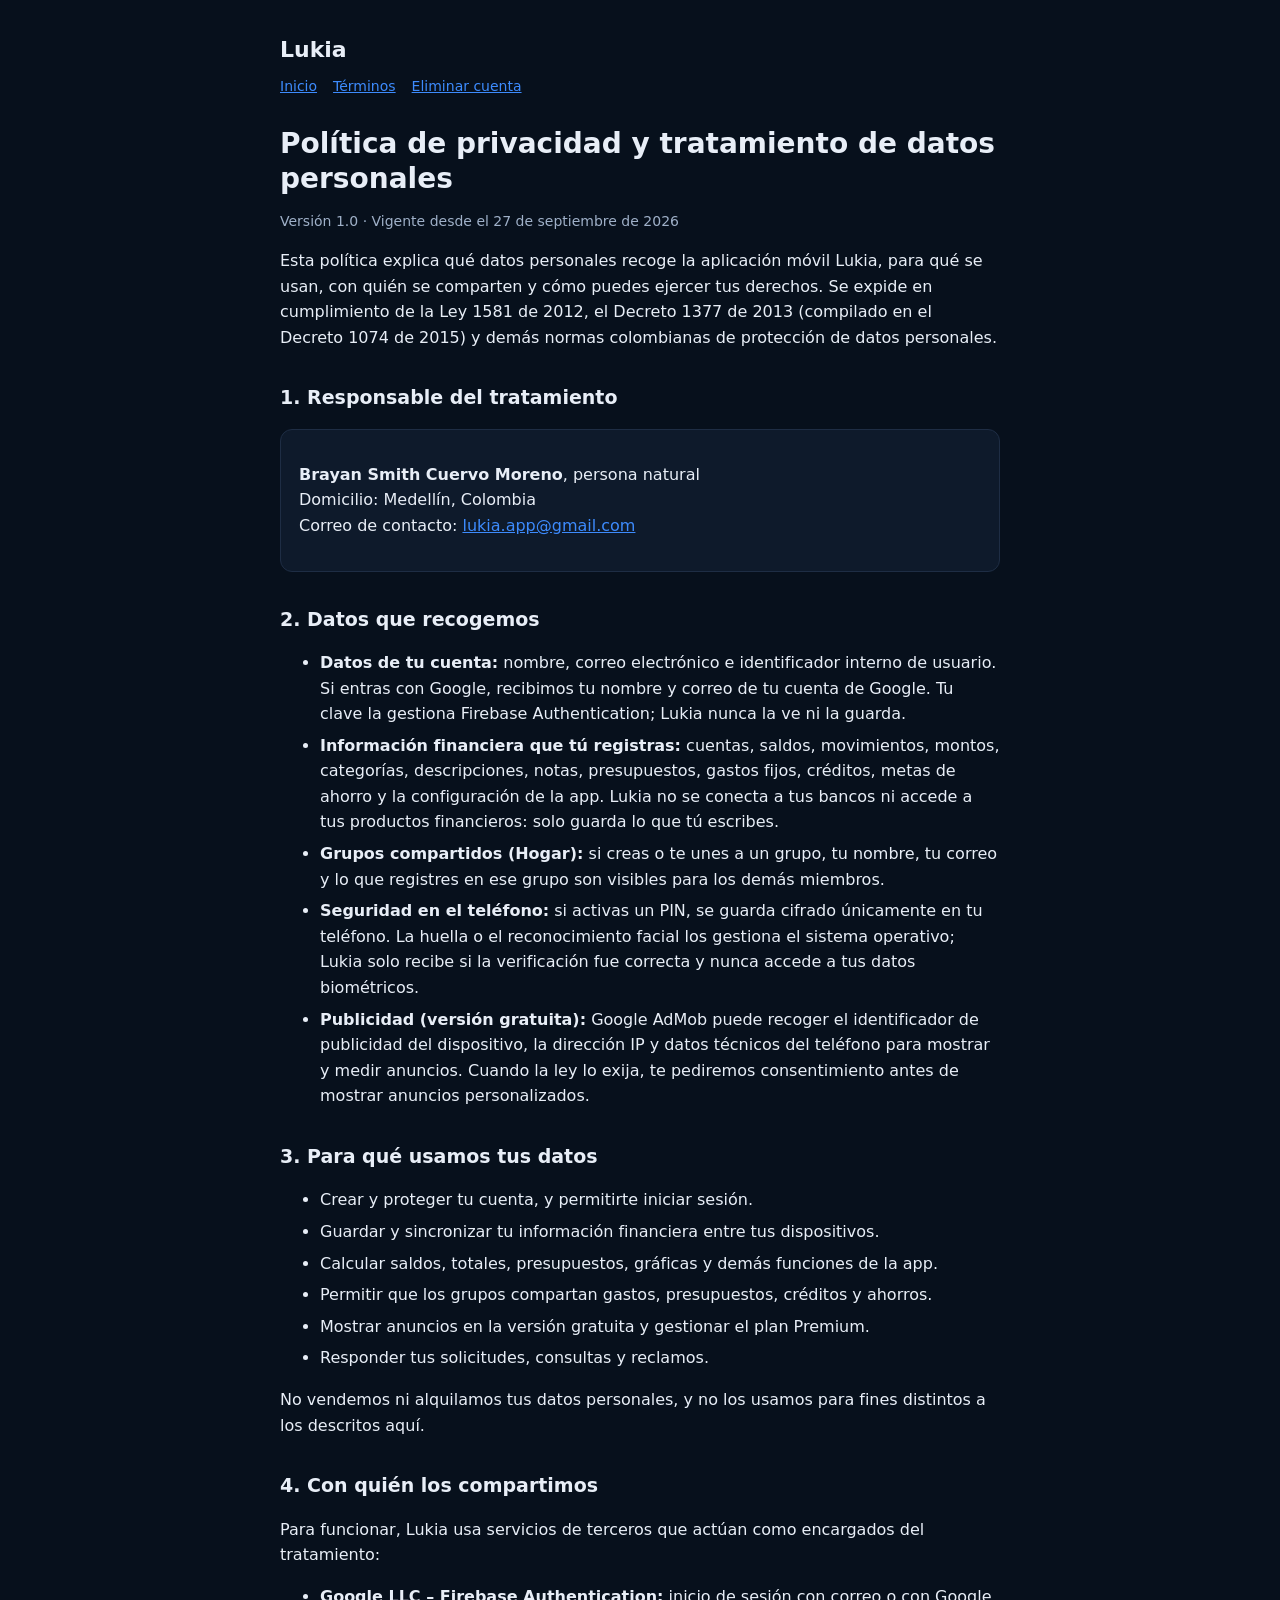
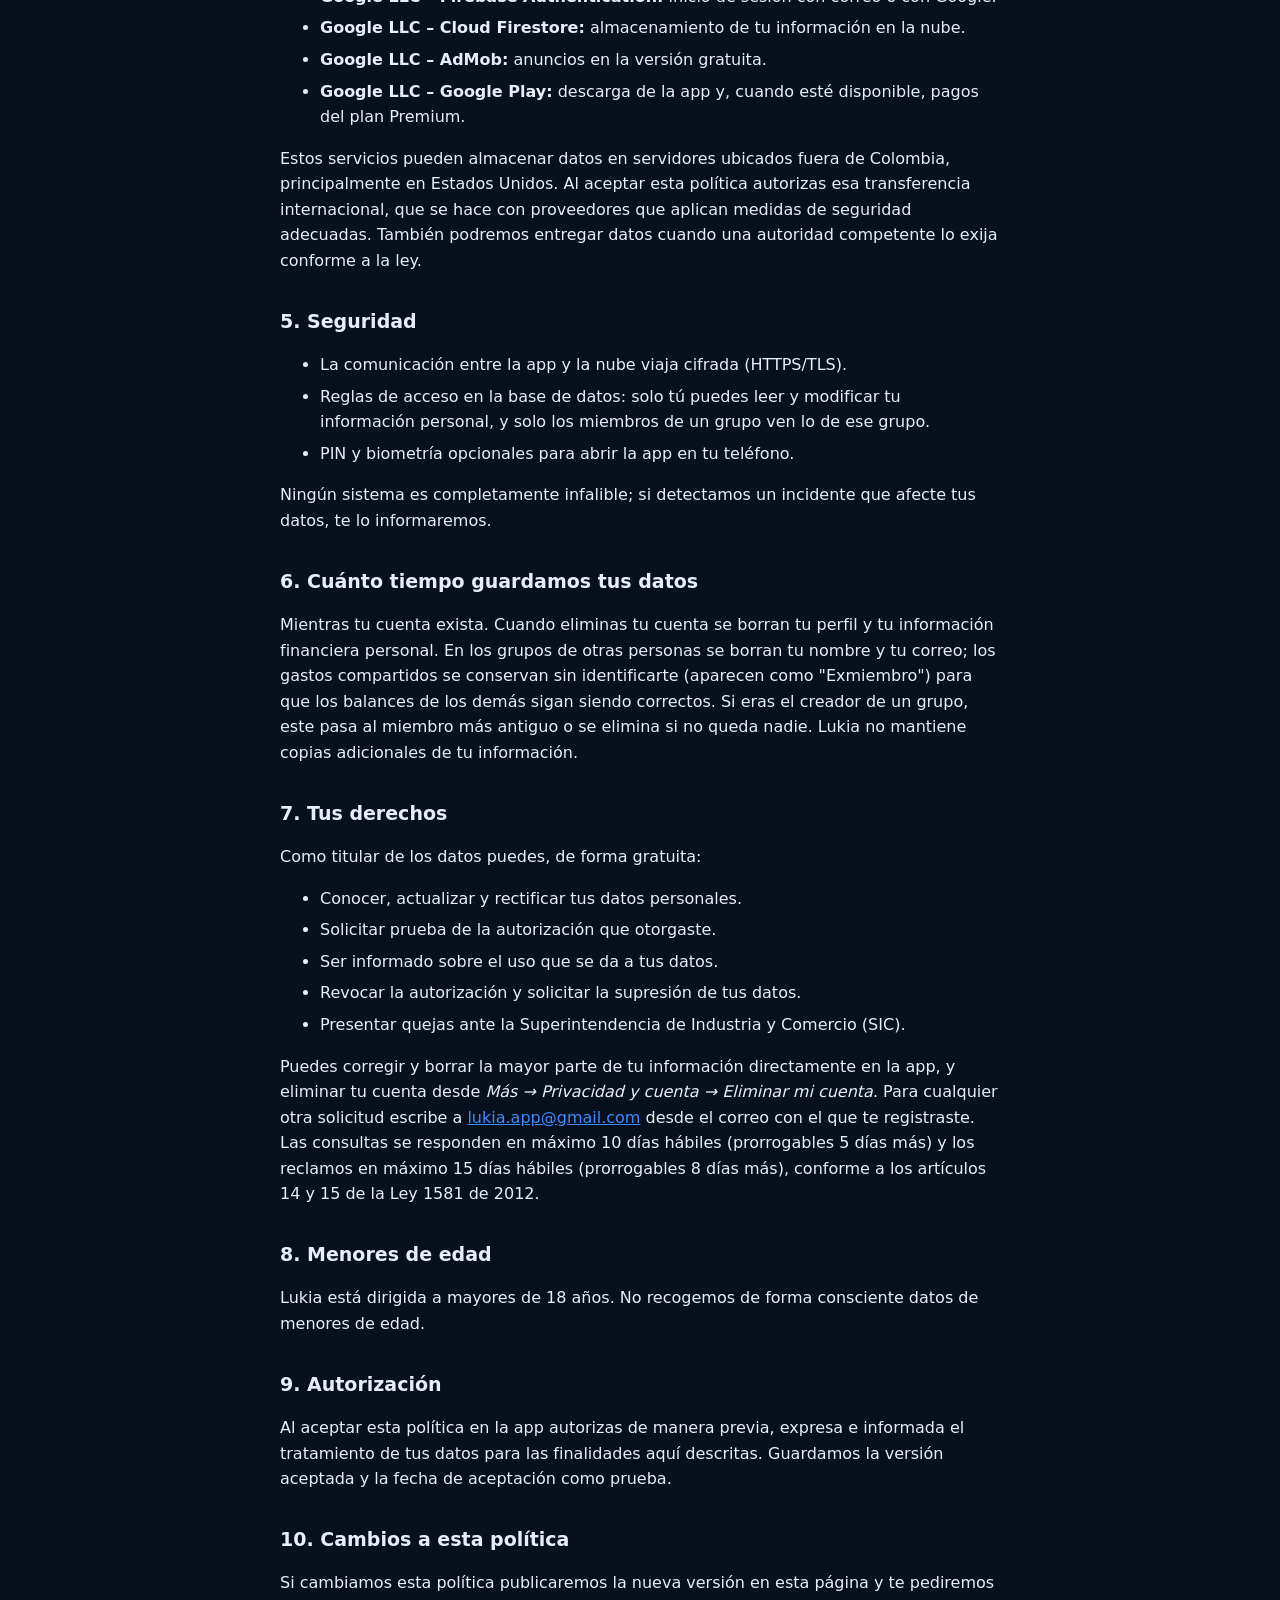
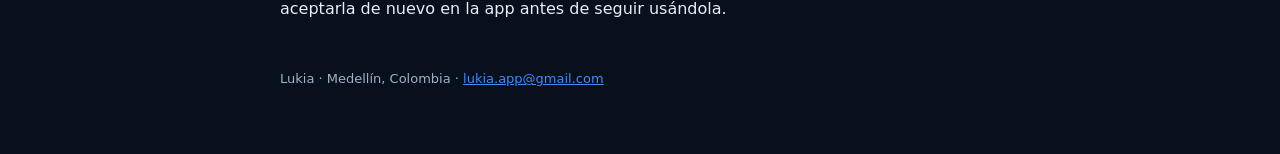
==== privacidad.html @ 89e38cc3 "Legal: politica de privacidad, terminos y pagina de eliminacion de cuenta Co-authored-by: Cursor <cu" ====
<!doctype html>
<html lang="es">
  <head>
    <meta charset="utf-8" />
    <meta name="viewport" content="width=device-width, initial-scale=1" />
    <title>Lukia · Política de privacidad</title>
    <link rel="stylesheet" href="styles.css" />
  </head>
  <body>
    <main>
      <header><strong>Lukia</strong></header>
      <nav>
        <a href="index.html">Inicio</a>
        <a href="terminos.html">Términos</a>
        <a href="eliminar-cuenta.html">Eliminar cuenta</a>
      </nav>

      <h1>Política de privacidad y tratamiento de datos personales</h1>
      <p class="meta">Versión 1.0 · Vigente desde el 27 de septiembre de 2026</p>

      <p>
        Esta política explica qué datos personales recoge la aplicación móvil Lukia, para qué se usan, con quién se
        comparten y cómo puedes ejercer tus derechos. Se expide en cumplimiento de la Ley 1581 de 2012, el Decreto 1377 de
        2013 (compilado en el Decreto 1074 de 2015) y demás normas colombianas de protección de datos personales.
      </p>

      <h2>1. Responsable del tratamiento</h2>
      <div class="card">
        <p>
          <strong>Brayan Smith Cuervo Moreno</strong>, persona natural<br />
          Domicilio: Medellín, Colombia<br />
          Correo de contacto: <a href="mailto:lukia.app@gmail.com">lukia.app@gmail.com</a>
        </p>
      </div>

      <h2>2. Datos que recogemos</h2>
      <ul>
        <li>
          <strong>Datos de tu cuenta:</strong> nombre, correo electrónico e identificador interno de usuario. Si entras con
          Google, recibimos tu nombre y correo de tu cuenta de Google. Tu clave la gestiona Firebase Authentication; Lukia
          nunca la ve ni la guarda.
        </li>
        <li>
          <strong>Información financiera que tú registras:</strong> cuentas, saldos, movimientos, montos, categorías,
          descripciones, notas, presupuestos, gastos fijos, créditos, metas de ahorro y la configuración de la app. Lukia no se
          conecta a tus bancos ni accede a tus productos financieros: solo guarda lo que tú escribes.
        </li>
        <li>
          <strong>Grupos compartidos (Hogar):</strong> si creas o te unes a un grupo, tu nombre, tu correo y lo que registres
          en ese grupo son visibles para los demás miembros.
        </li>
        <li>
          <strong>Seguridad en el teléfono:</strong> si activas un PIN, se guarda cifrado únicamente en tu teléfono. La huella
          o el reconocimiento facial los gestiona el sistema operativo; Lukia solo recibe si la verificación fue correcta y
          nunca accede a tus datos biométricos.
        </li>
        <li>
          <strong>Publicidad (versión gratuita):</strong> Google AdMob puede recoger el identificador de publicidad del
          dispositivo, la dirección IP y datos técnicos del teléfono para mostrar y medir anuncios. Cuando la ley lo exija,
          te pediremos consentimiento antes de mostrar anuncios personalizados.
        </li>
      </ul>

      <h2>3. Para qué usamos tus datos</h2>
      <ul>
        <li>Crear y proteger tu cuenta, y permitirte iniciar sesión.</li>
        <li>Guardar y sincronizar tu información financiera entre tus dispositivos.</li>
        <li>Calcular saldos, totales, presupuestos, gráficas y demás funciones de la app.</li>
        <li>Permitir que los grupos compartan gastos, presupuestos, créditos y ahorros.</li>
        <li>Mostrar anuncios en la versión gratuita y gestionar el plan Premium.</li>
        <li>Responder tus solicitudes, consultas y reclamos.</li>
      </ul>
      <p>No vendemos ni alquilamos tus datos personales, y no los usamos para fines distintos a los descritos aquí.</p>

      <h2>4. Con quién los compartimos</h2>
      <p>Para funcionar, Lukia usa servicios de terceros que actúan como encargados del tratamiento:</p>
      <ul>
        <li><strong>Google LLC – Firebase Authentication:</strong> inicio de sesión con correo o con Google.</li>
        <li><strong>Google LLC – Cloud Firestore:</strong> almacenamiento de tu información en la nube.</li>
        <li><strong>Google LLC – AdMob:</strong> anuncios en la versión gratuita.</li>
        <li><strong>Google LLC – Google Play:</strong> descarga de la app y, cuando esté disponible, pagos del plan Premium.</li>
      </ul>
      <p>
        Estos servicios pueden almacenar datos en servidores ubicados fuera de Colombia, principalmente en Estados Unidos. Al
        aceptar esta política autorizas esa transferencia internacional, que se hace con proveedores que aplican medidas de
        seguridad adecuadas. También podremos entregar datos cuando una autoridad competente lo exija conforme a la ley.
      </p>

      <h2>5. Seguridad</h2>
      <ul>
        <li>La comunicación entre la app y la nube viaja cifrada (HTTPS/TLS).</li>
        <li>Reglas de acceso en la base de datos: solo tú puedes leer y modificar tu información personal, y solo los miembros de un grupo ven lo de ese grupo.</li>
        <li>PIN y biometría opcionales para abrir la app en tu teléfono.</li>
      </ul>
      <p>Ningún sistema es completamente infalible; si detectamos un incidente que afecte tus datos, te lo informaremos.</p>

      <h2>6. Cuánto tiempo guardamos tus datos</h2>
      <p>
        Mientras tu cuenta exista. Cuando eliminas tu cuenta se borran tu perfil y tu información financiera personal. En los
        grupos de otras personas se borran tu nombre y tu correo; los gastos compartidos se conservan sin identificarte
        (aparecen como "Exmiembro") para que los balances de los demás sigan siendo correctos. Si eras el creador de un grupo,
        este pasa al miembro más antiguo o se elimina si no queda nadie. Lukia no mantiene copias adicionales de tu información.
      </p>

      <h2>7. Tus derechos</h2>
      <p>Como titular de los datos puedes, de forma gratuita:</p>
      <ul>
        <li>Conocer, actualizar y rectificar tus datos personales.</li>
        <li>Solicitar prueba de la autorización que otorgaste.</li>
        <li>Ser informado sobre el uso que se da a tus datos.</li>
        <li>Revocar la autorización y solicitar la supresión de tus datos.</li>
        <li>Presentar quejas ante la Superintendencia de Industria y Comercio (SIC).</li>
      </ul>
      <p>
        Puedes corregir y borrar la mayor parte de tu información directamente en la app, y eliminar tu cuenta desde
        <em>Más → Privacidad y cuenta → Eliminar mi cuenta</em>. Para cualquier otra solicitud escribe a
        <a href="mailto:lukia.app@gmail.com">lukia.app@gmail.com</a> desde el correo con el que te registraste. Las consultas
        se responden en máximo 10 días hábiles (prorrogables 5 días más) y los reclamos en máximo 15 días hábiles
        (prorrogables 8 días más), conforme a los artículos 14 y 15 de la Ley 1581 de 2012.
      </p>

      <h2>8. Menores de edad</h2>
      <p>Lukia está dirigida a mayores de 18 años. No recogemos de forma consciente datos de menores de edad.</p>

      <h2>9. Autorización</h2>
      <p>
        Al aceptar esta política en la app autorizas de manera previa, expresa e informada el tratamiento de tus datos para
        las finalidades aquí descritas. Guardamos la versión aceptada y la fecha de aceptación como prueba.
      </p>

      <h2>10. Cambios a esta política</h2>
      <p>
        Si cambiamos esta política publicaremos la nueva versión en esta página y te pediremos aceptarla de nuevo en la app
        antes de seguir usándola.
      </p>

      <footer>Lukia · Medellín, Colombia · <a href="mailto:lukia.app@gmail.com">lukia.app@gmail.com</a></footer>
    </main>
  </body>
</html>
---- styles.css ----
:root {
  --bg: #07101c;
  --card: #0e1a2b;
  --border: #1e2d44;
  --text: #e8eef7;
  --muted: #9fb0c8;
  --primary: #3d8bfd;
}

* {
  box-sizing: border-box;
}

body {
  margin: 0;
  background: var(--bg);
  color: var(--text);
  font-family: system-ui, -apple-system, "Segoe UI", Roboto, sans-serif;
  line-height: 1.6;
}

main {
  max-width: 760px;
  margin: 0 auto;
  padding: 32px 20px 64px;
}

header {
  display: flex;
  align-items: center;
  gap: 12px;
  margin-bottom: 8px;
}

header strong {
  font-size: 22px;
}

nav {
  display: flex;
  flex-wrap: wrap;
  gap: 16px;
  margin-bottom: 28px;
  font-size: 14px;
}

a {
  color: var(--primary);
}

h1 {
  font-size: 28px;
  line-height: 1.25;
  margin: 8px 0 4px;
}

h2 {
  font-size: 19px;
  margin-top: 32px;
}

.meta {
  color: var(--muted);
  font-size: 14px;
}

.card {
  background: var(--card);
  border: 1px solid var(--border);
  border-radius: 12px;
  padding: 16px 18px;
  margin: 16px 0;
}

li {
  margin-bottom: 6px;
}

footer {
  margin-top: 48px;
  color: var(--muted);
  font-size: 13px;
}
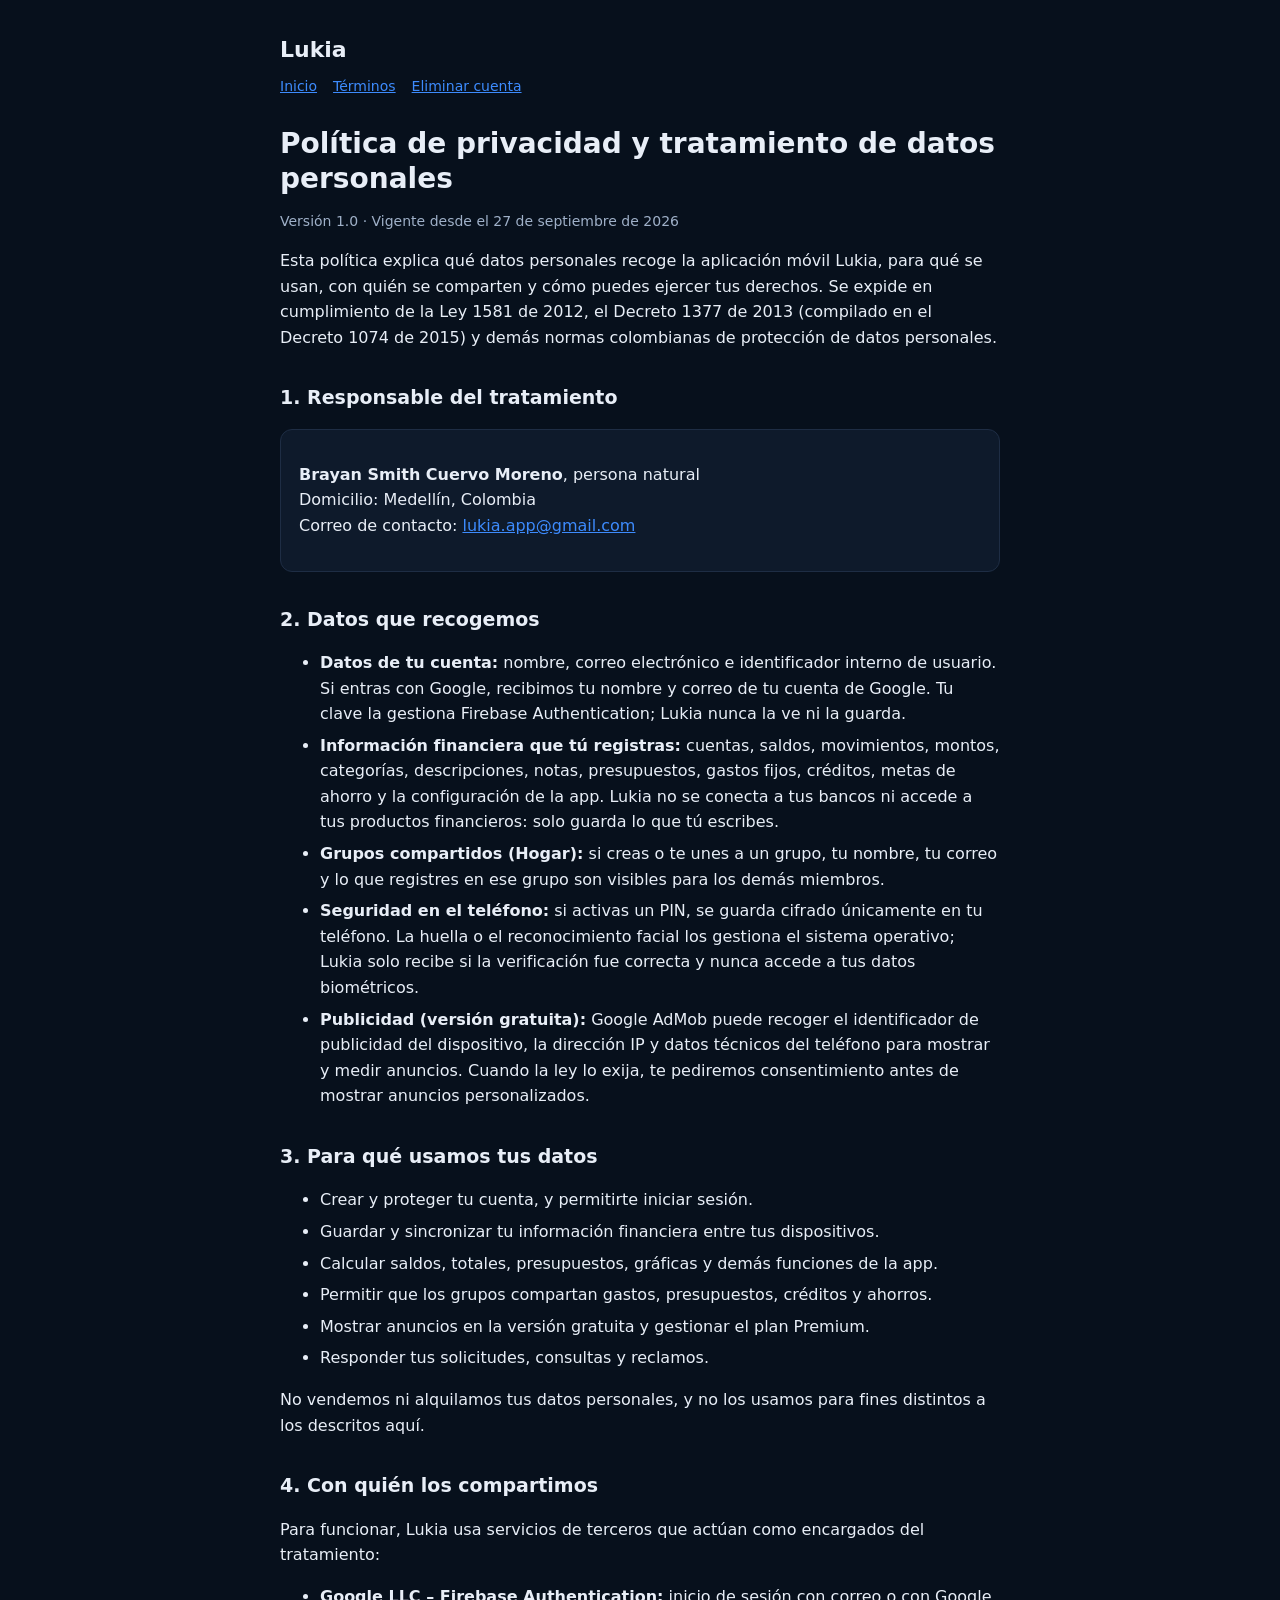
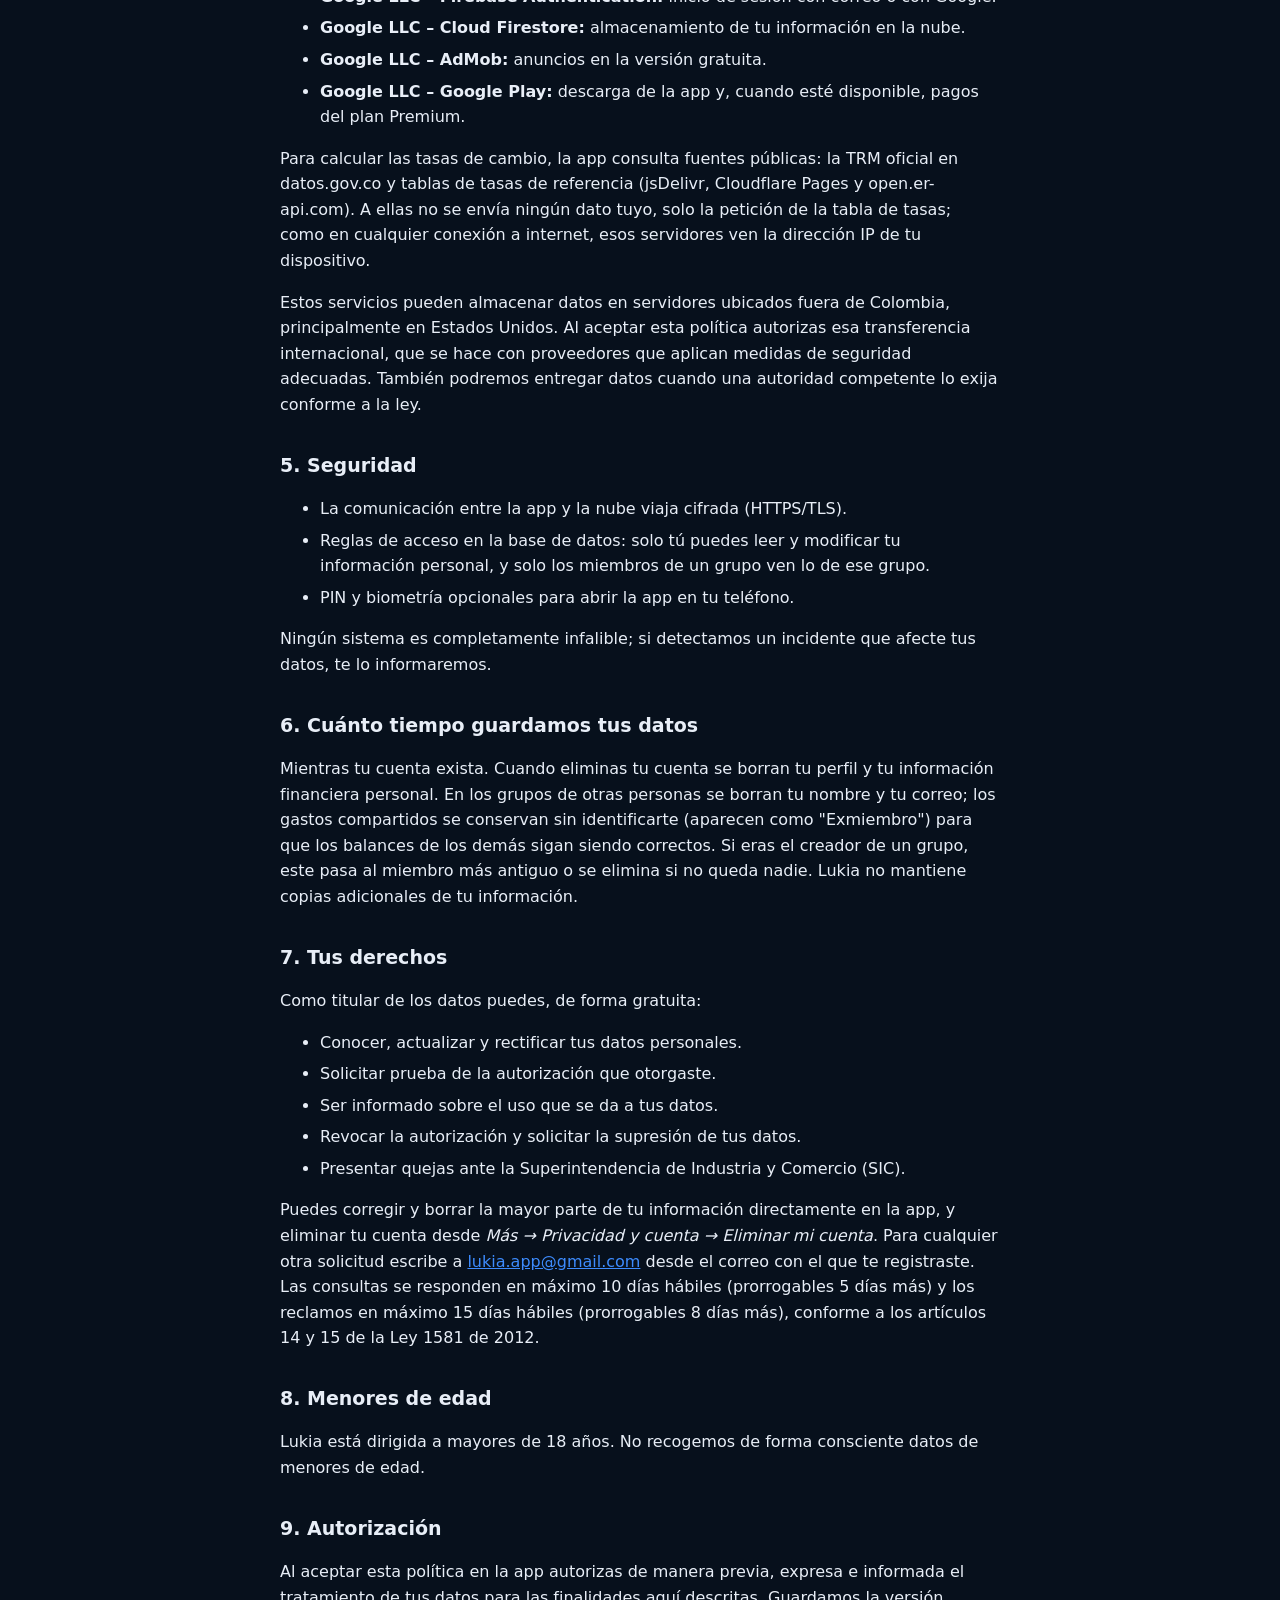
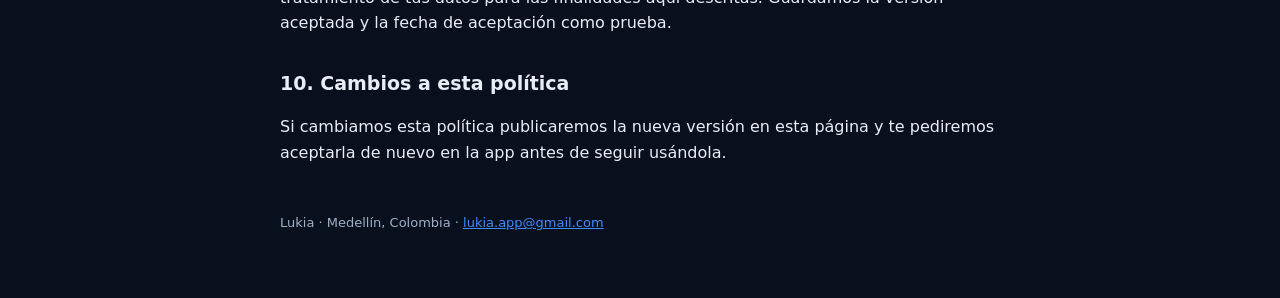
==== commit fd9aa5c2: "Tasas de cambio automáticas (TRM oficial para USD/COP), monedas agregadas persistentes Actualización" ====
--- a/privacidad.html
+++ b/privacidad.html
@@ -81,6 +81,12 @@
         <li><strong>Google LLC – Google Play:</strong> descarga de la app y, cuando esté disponible, pagos del plan Premium.</li>
       </ul>
       <p>
+        Para calcular las tasas de cambio, la app consulta fuentes públicas: la TRM oficial en datos.gov.co y tablas de
+        tasas de referencia (jsDelivr, Cloudflare Pages y open.er-api.com). A ellas no se envía ningún dato tuyo, solo la
+        petición de la tabla de tasas; como en cualquier conexión a internet, esos servidores ven la dirección IP de tu
+        dispositivo.
+      </p>
+      <p>
         Estos servicios pueden almacenar datos en servidores ubicados fuera de Colombia, principalmente en Estados Unidos. Al
         aceptar esta política autorizas esa transferencia internacional, que se hace con proveedores que aplican medidas de
         seguridad adecuadas. También podremos entregar datos cuando una autoridad competente lo exija conforme a la ley.
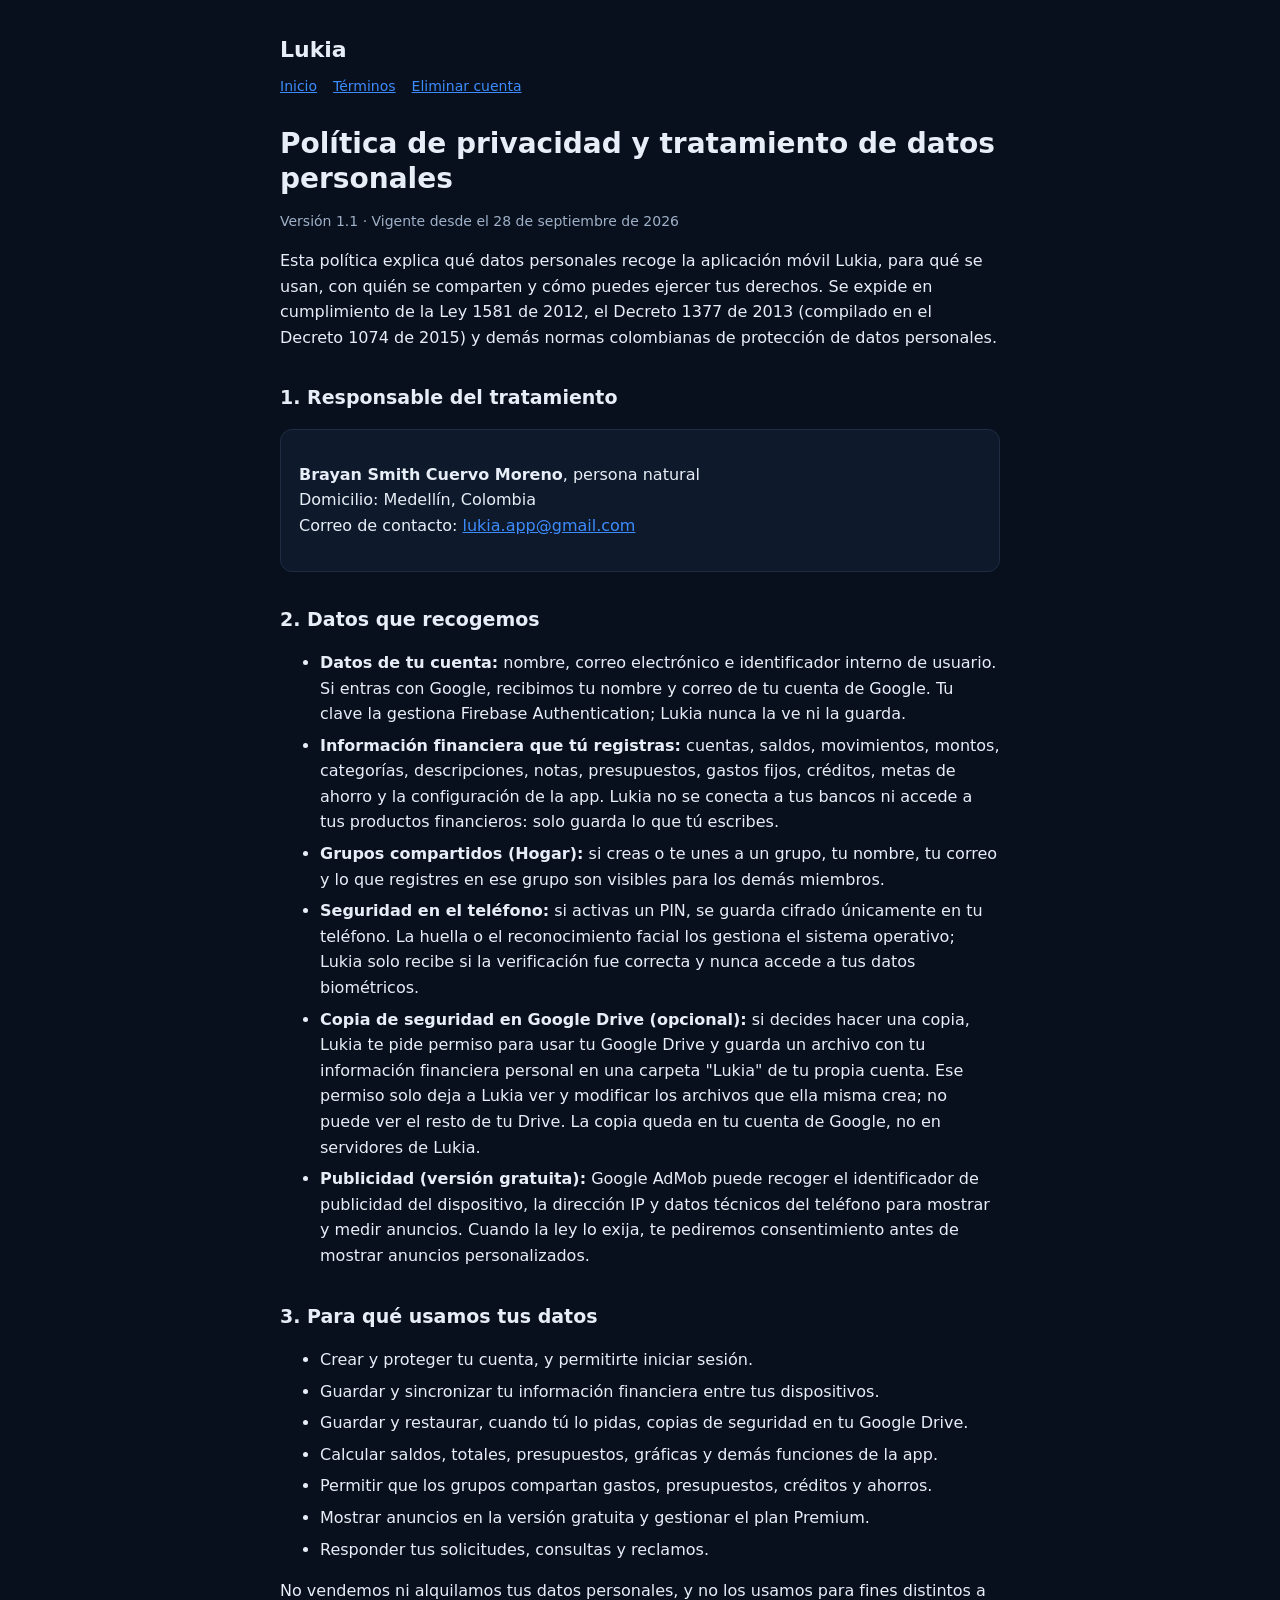
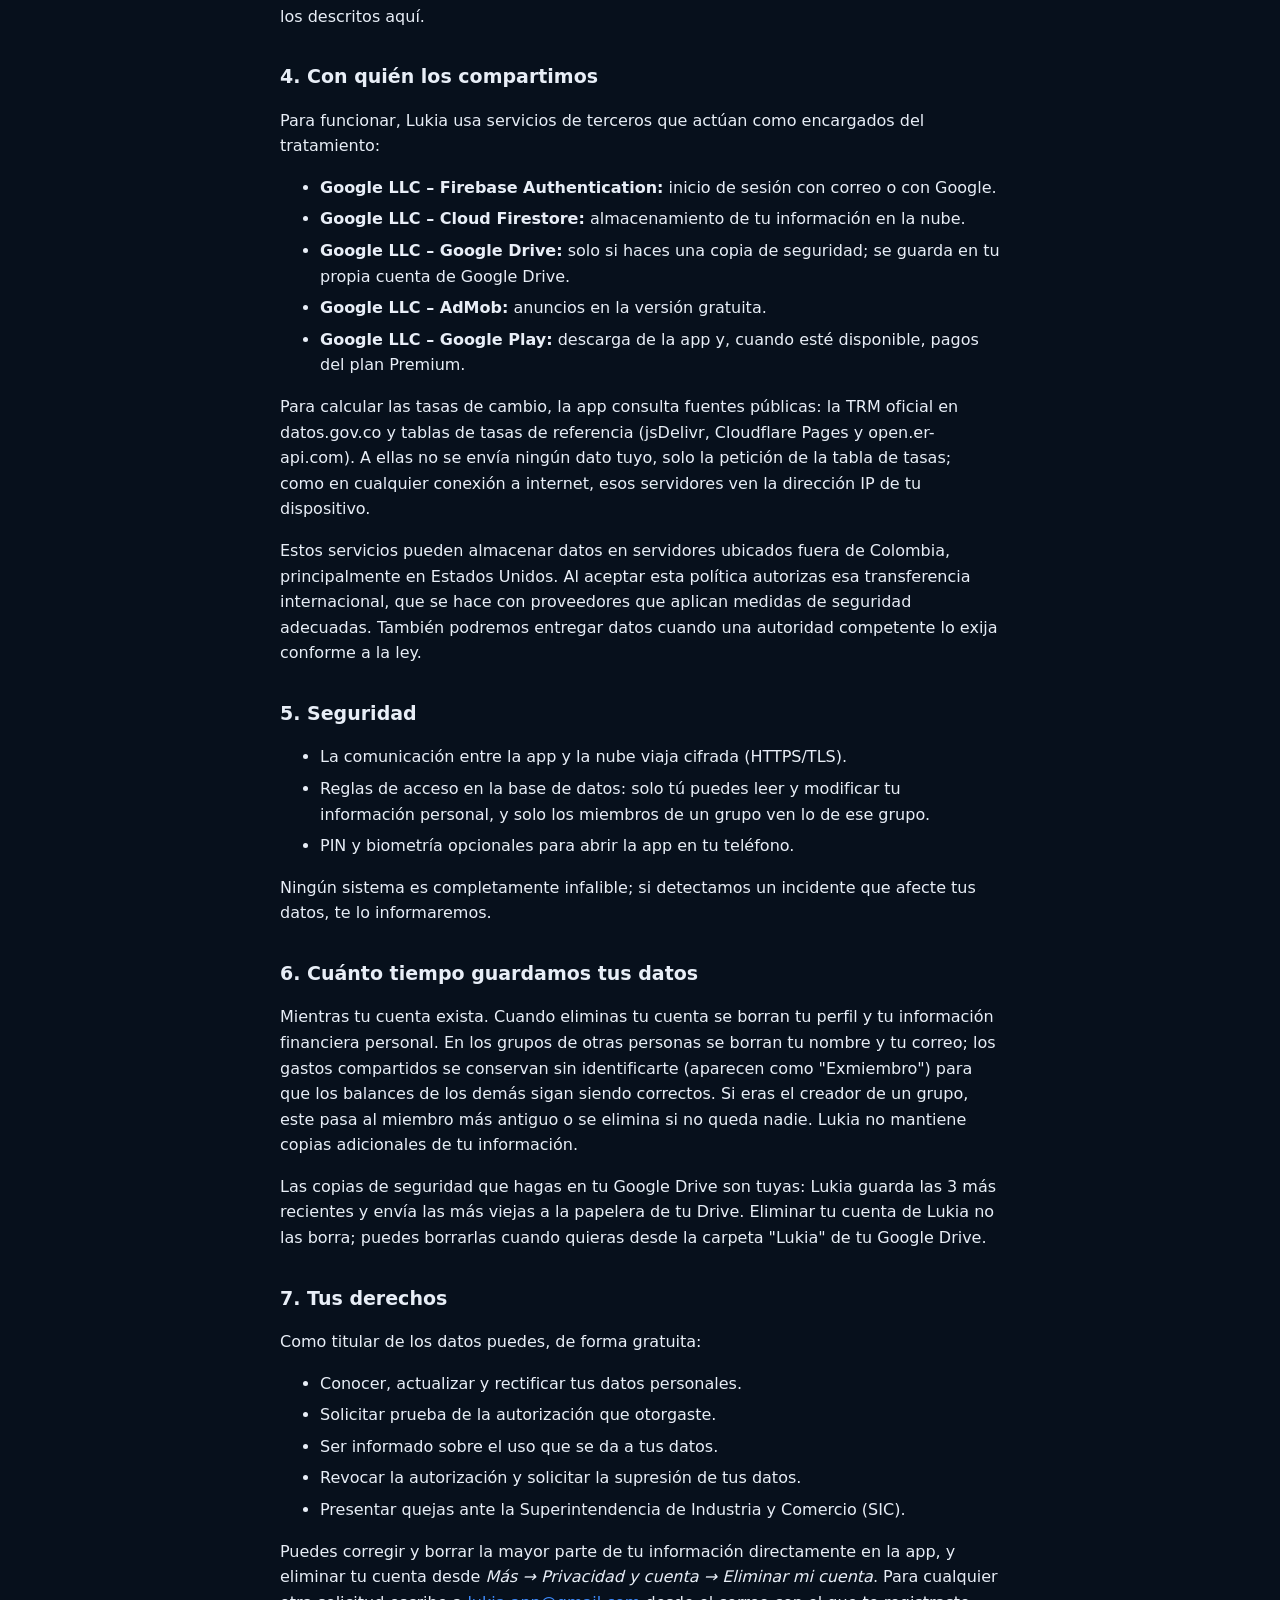
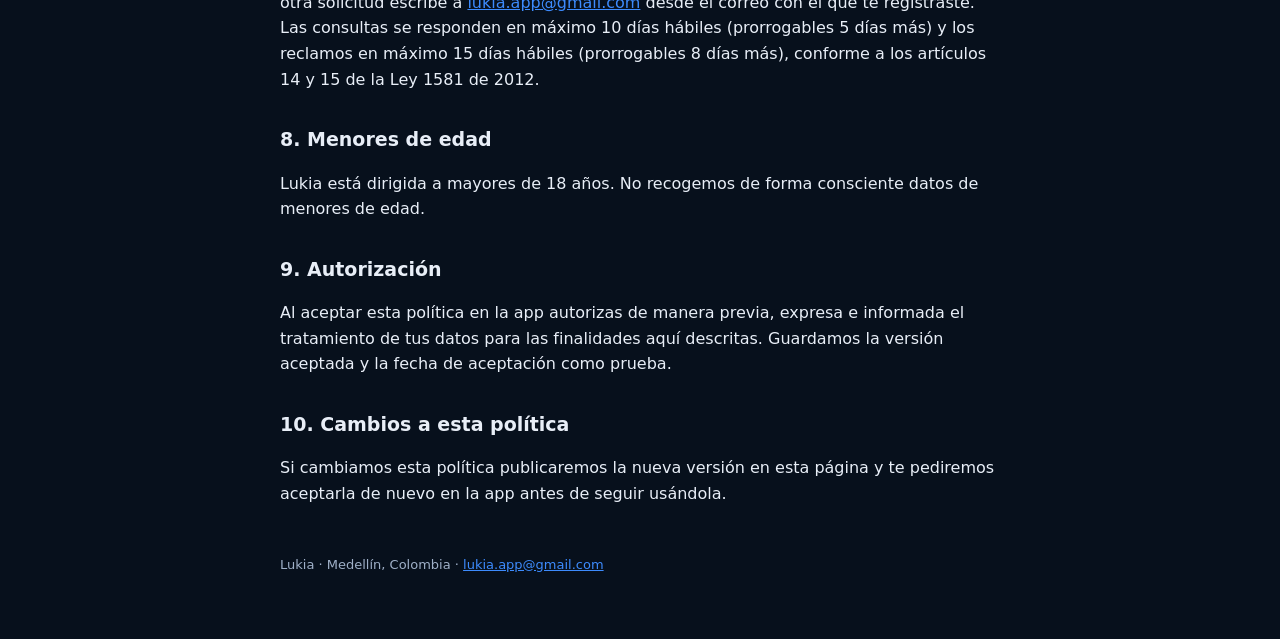
==== commit 20f8276c: "Fase 8: copia de seguridad manual en Google Drive Co-authored-by: Cursor <cursoragent@cursor.com>" ====
--- a/privacidad.html
+++ b/privacidad.html
@@ -16,7 +16,7 @@
       </nav>
 
       <h1>Política de privacidad y tratamiento de datos personales</h1>
-      <p class="meta">Versión 1.0 · Vigente desde el 27 de septiembre de 2026</p>
+      <p class="meta">Versión 1.1 · Vigente desde el 28 de septiembre de 2026</p>
 
       <p>
         Esta política explica qué datos personales recoge la aplicación móvil Lukia, para qué se usan, con quién se
@@ -55,6 +55,12 @@
           nunca accede a tus datos biométricos.
         </li>
         <li>
+          <strong>Copia de seguridad en Google Drive (opcional):</strong> si decides hacer una copia, Lukia te pide permiso para
+          usar tu Google Drive y guarda un archivo con tu información financiera personal en una carpeta "Lukia" de tu propia
+          cuenta. Ese permiso solo deja a Lukia ver y modificar los archivos que ella misma crea; no puede ver el resto de tu
+          Drive. La copia queda en tu cuenta de Google, no en servidores de Lukia.
+        </li>
+        <li>
           <strong>Publicidad (versión gratuita):</strong> Google AdMob puede recoger el identificador de publicidad del
           dispositivo, la dirección IP y datos técnicos del teléfono para mostrar y medir anuncios. Cuando la ley lo exija,
           te pediremos consentimiento antes de mostrar anuncios personalizados.
@@ -65,6 +71,7 @@
       <ul>
         <li>Crear y proteger tu cuenta, y permitirte iniciar sesión.</li>
         <li>Guardar y sincronizar tu información financiera entre tus dispositivos.</li>
+        <li>Guardar y restaurar, cuando tú lo pidas, copias de seguridad en tu Google Drive.</li>
         <li>Calcular saldos, totales, presupuestos, gráficas y demás funciones de la app.</li>
         <li>Permitir que los grupos compartan gastos, presupuestos, créditos y ahorros.</li>
         <li>Mostrar anuncios en la versión gratuita y gestionar el plan Premium.</li>
@@ -77,6 +84,7 @@
       <ul>
         <li><strong>Google LLC – Firebase Authentication:</strong> inicio de sesión con correo o con Google.</li>
         <li><strong>Google LLC – Cloud Firestore:</strong> almacenamiento de tu información en la nube.</li>
+        <li><strong>Google LLC – Google Drive:</strong> solo si haces una copia de seguridad; se guarda en tu propia cuenta de Google Drive.</li>
         <li><strong>Google LLC – AdMob:</strong> anuncios en la versión gratuita.</li>
         <li><strong>Google LLC – Google Play:</strong> descarga de la app y, cuando esté disponible, pagos del plan Premium.</li>
       </ul>
@@ -106,6 +114,11 @@
         grupos de otras personas se borran tu nombre y tu correo; los gastos compartidos se conservan sin identificarte
         (aparecen como "Exmiembro") para que los balances de los demás sigan siendo correctos. Si eras el creador de un grupo,
         este pasa al miembro más antiguo o se elimina si no queda nadie. Lukia no mantiene copias adicionales de tu información.
+      </p>
+      <p>
+        Las copias de seguridad que hagas en tu Google Drive son tuyas: Lukia guarda las 3 más recientes y envía las más viejas
+        a la papelera de tu Drive. Eliminar tu cuenta de Lukia no las borra; puedes borrarlas cuando quieras desde la carpeta
+        "Lukia" de tu Google Drive.
       </p>
 
       <h2>7. Tus derechos</h2>
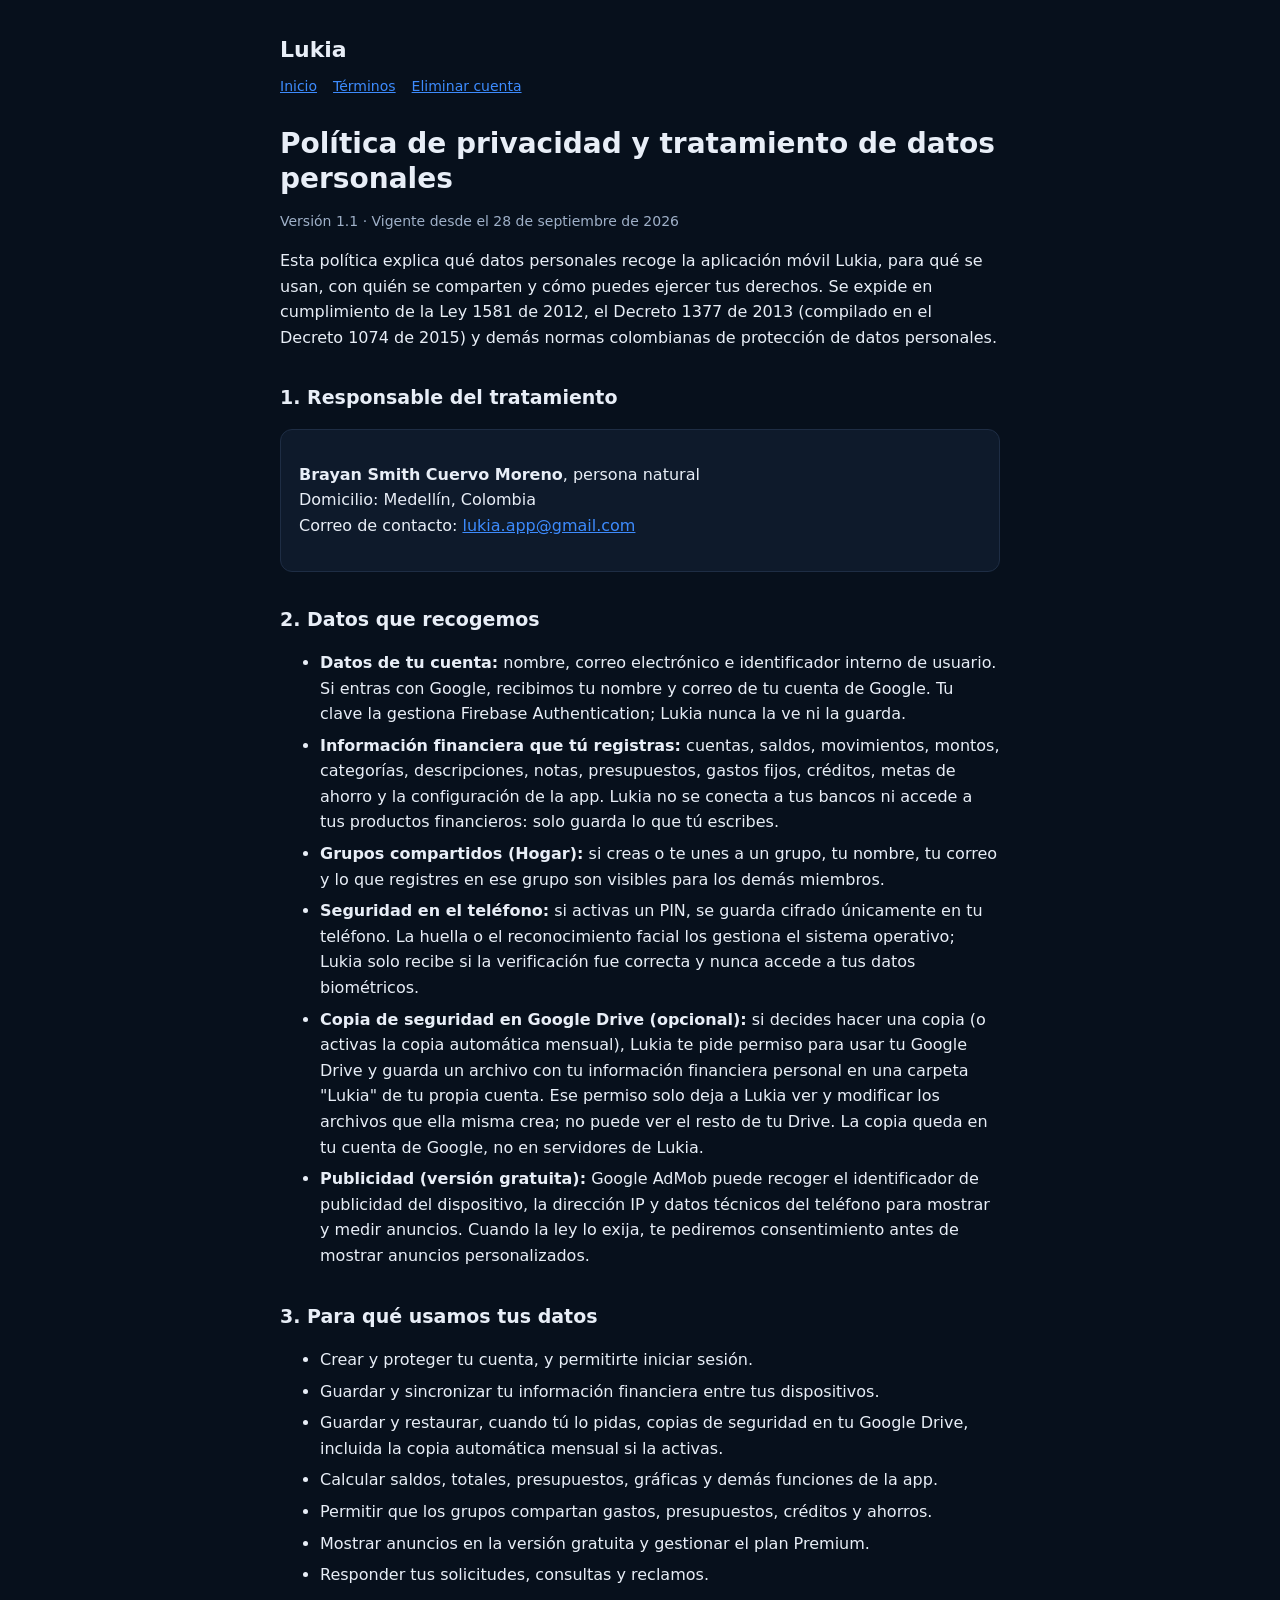
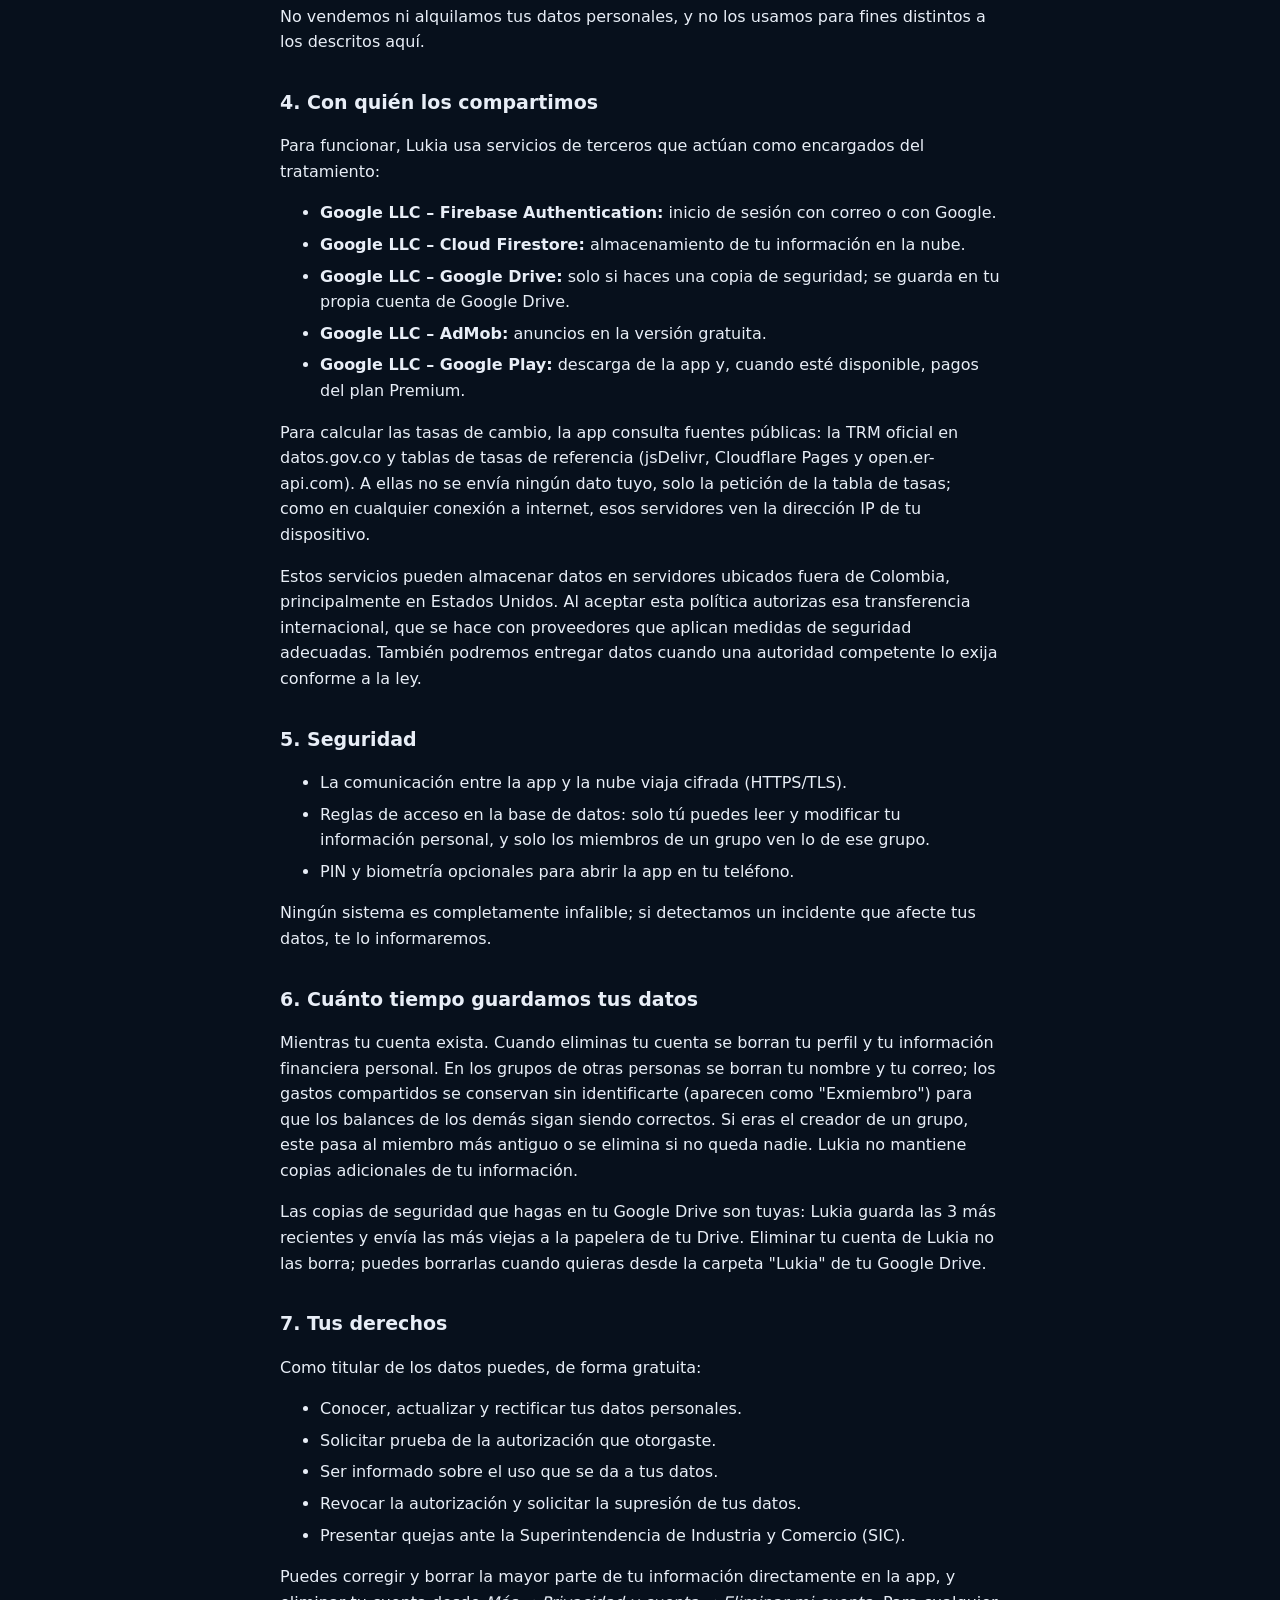
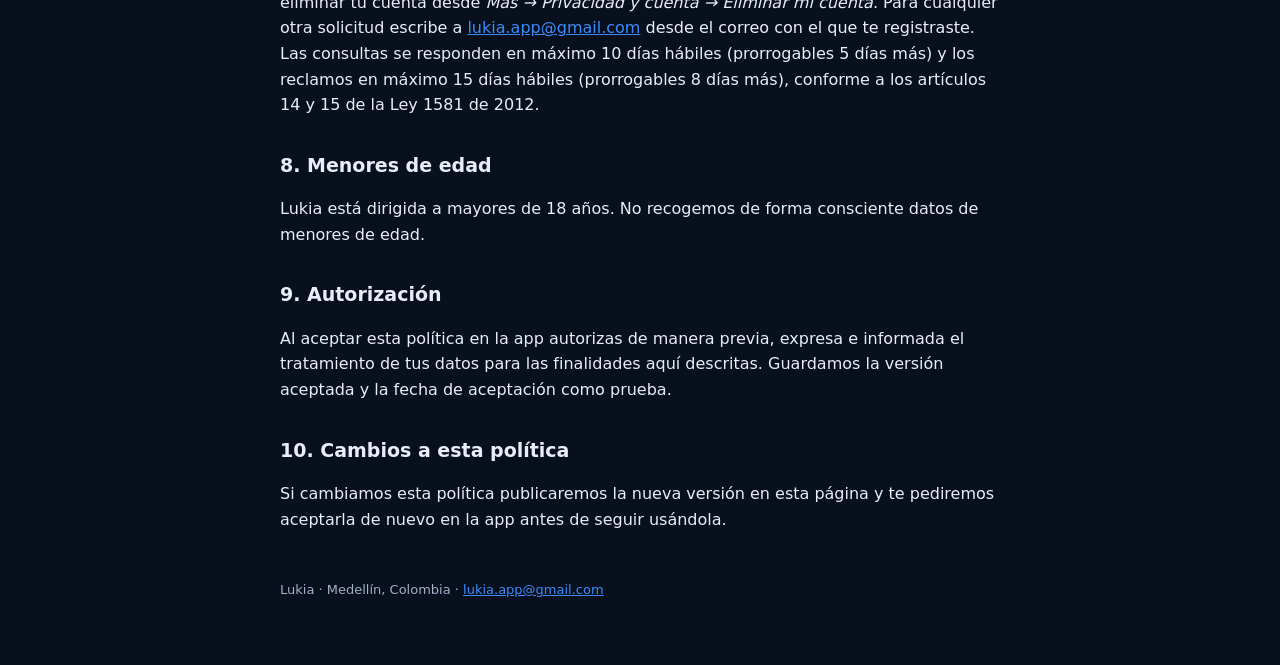
==== commit 426f03dc: "Copia en Drive: automatica mensual opcional y aviso mensual Co-authored-by: Cursor <cursoragent@curs" ====
--- a/privacidad.html
+++ b/privacidad.html
@@ -55,7 +55,8 @@
           nunca accede a tus datos biométricos.
         </li>
         <li>
-          <strong>Copia de seguridad en Google Drive (opcional):</strong> si decides hacer una copia, Lukia te pide permiso para
+          <strong>Copia de seguridad en Google Drive (opcional):</strong> si decides hacer una copia (o activas la copia
+          automática mensual), Lukia te pide permiso para
           usar tu Google Drive y guarda un archivo con tu información financiera personal en una carpeta "Lukia" de tu propia
           cuenta. Ese permiso solo deja a Lukia ver y modificar los archivos que ella misma crea; no puede ver el resto de tu
           Drive. La copia queda en tu cuenta de Google, no en servidores de Lukia.
@@ -71,7 +72,7 @@
       <ul>
         <li>Crear y proteger tu cuenta, y permitirte iniciar sesión.</li>
         <li>Guardar y sincronizar tu información financiera entre tus dispositivos.</li>
-        <li>Guardar y restaurar, cuando tú lo pidas, copias de seguridad en tu Google Drive.</li>
+        <li>Guardar y restaurar, cuando tú lo pidas, copias de seguridad en tu Google Drive, incluida la copia automática mensual si la activas.</li>
         <li>Calcular saldos, totales, presupuestos, gráficas y demás funciones de la app.</li>
         <li>Permitir que los grupos compartan gastos, presupuestos, créditos y ahorros.</li>
         <li>Mostrar anuncios en la versión gratuita y gestionar el plan Premium.</li>
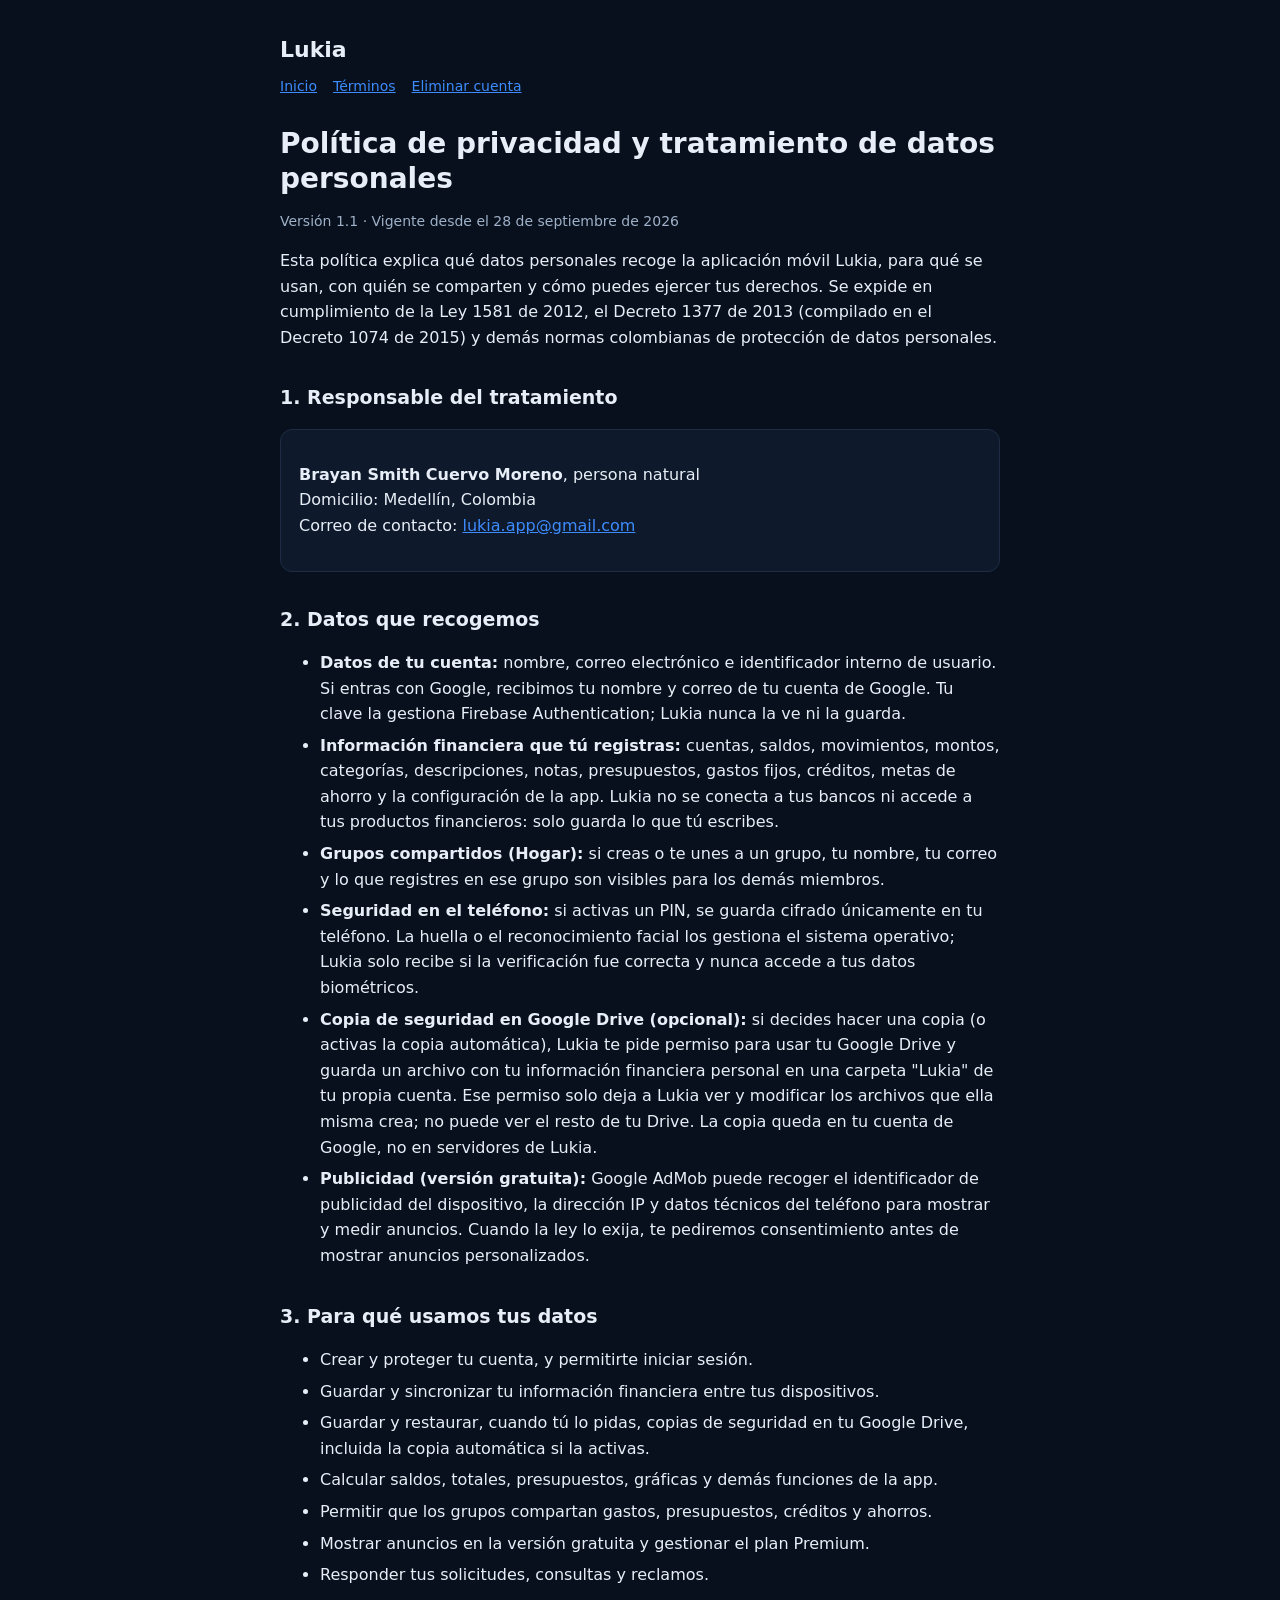
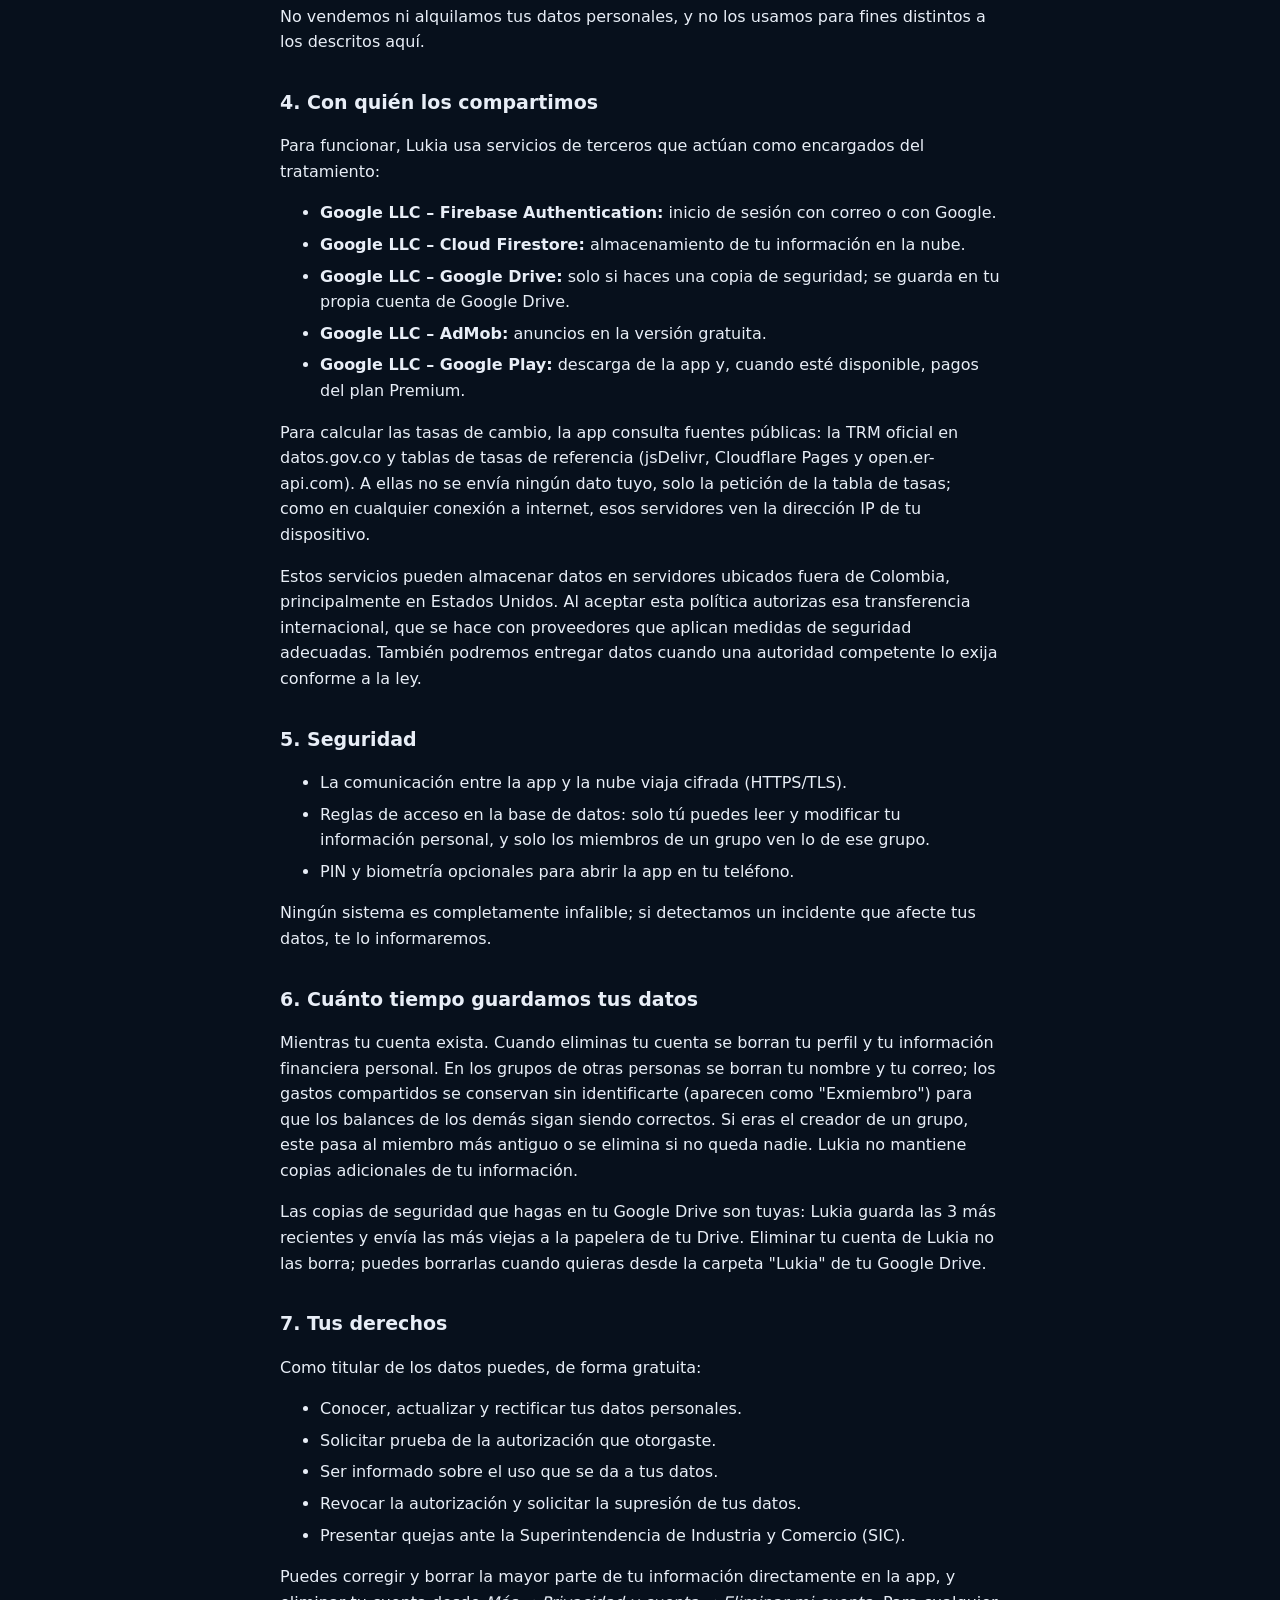
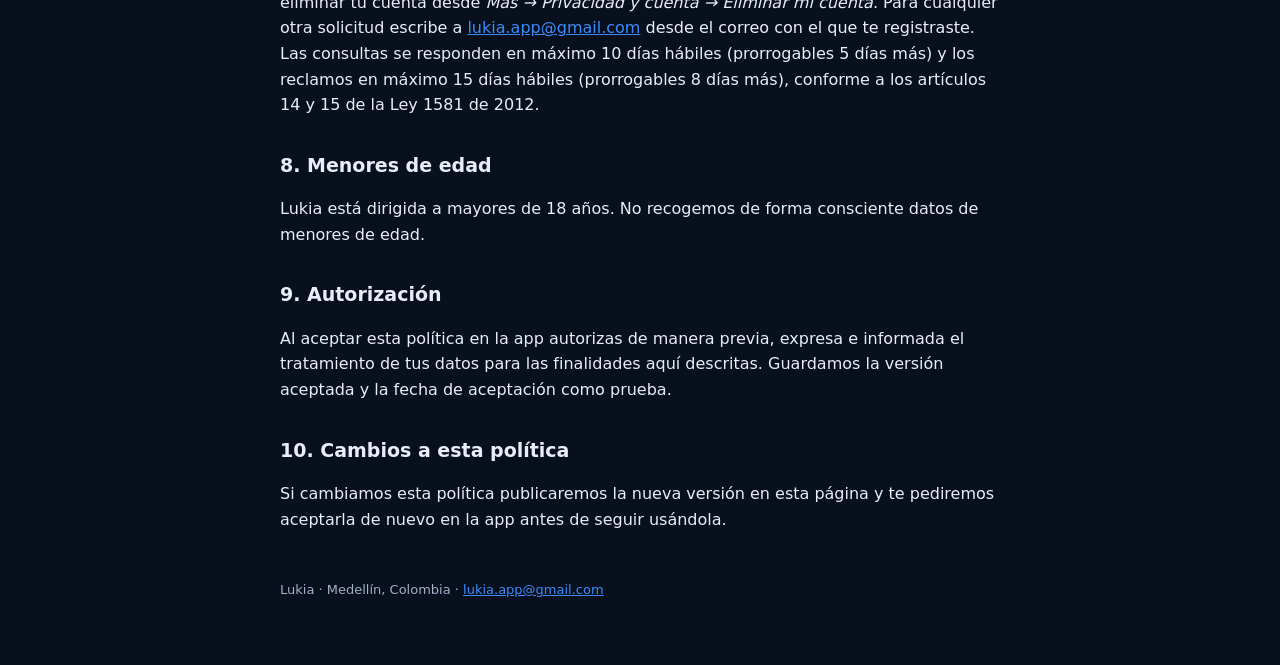
==== commit 6a2ceac6: "Copia en Drive: frecuencia de la copia automatica Co-authored-by: Cursor <cursoragent@cursor.com>" ====
--- a/privacidad.html
+++ b/privacidad.html
@@ -56,7 +56,7 @@
         </li>
         <li>
           <strong>Copia de seguridad en Google Drive (opcional):</strong> si decides hacer una copia (o activas la copia
-          automática mensual), Lukia te pide permiso para
+          automática), Lukia te pide permiso para
           usar tu Google Drive y guarda un archivo con tu información financiera personal en una carpeta "Lukia" de tu propia
           cuenta. Ese permiso solo deja a Lukia ver y modificar los archivos que ella misma crea; no puede ver el resto de tu
           Drive. La copia queda en tu cuenta de Google, no en servidores de Lukia.
@@ -72,7 +72,7 @@
       <ul>
         <li>Crear y proteger tu cuenta, y permitirte iniciar sesión.</li>
         <li>Guardar y sincronizar tu información financiera entre tus dispositivos.</li>
-        <li>Guardar y restaurar, cuando tú lo pidas, copias de seguridad en tu Google Drive, incluida la copia automática mensual si la activas.</li>
+        <li>Guardar y restaurar, cuando tú lo pidas, copias de seguridad en tu Google Drive, incluida la copia automática si la activas.</li>
         <li>Calcular saldos, totales, presupuestos, gráficas y demás funciones de la app.</li>
         <li>Permitir que los grupos compartan gastos, presupuestos, créditos y ahorros.</li>
         <li>Mostrar anuncios en la versión gratuita y gestionar el plan Premium.</li>
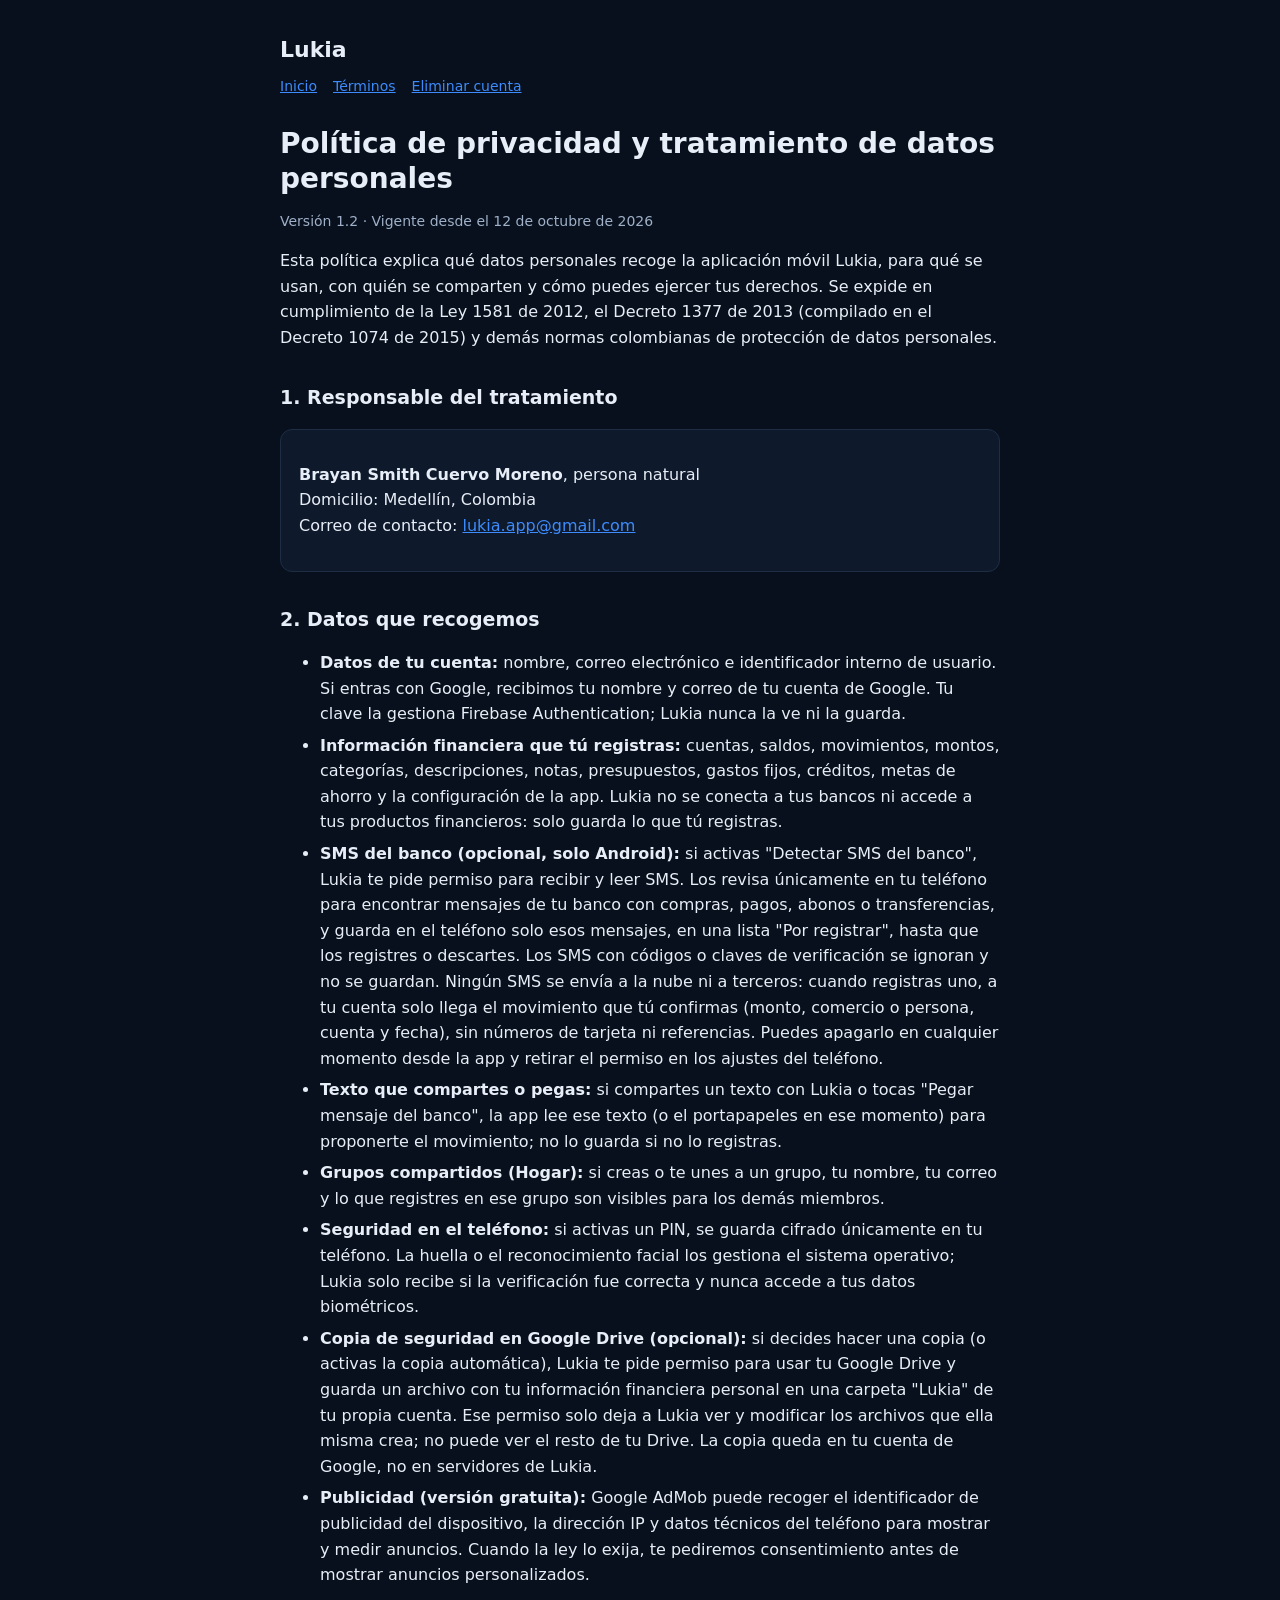
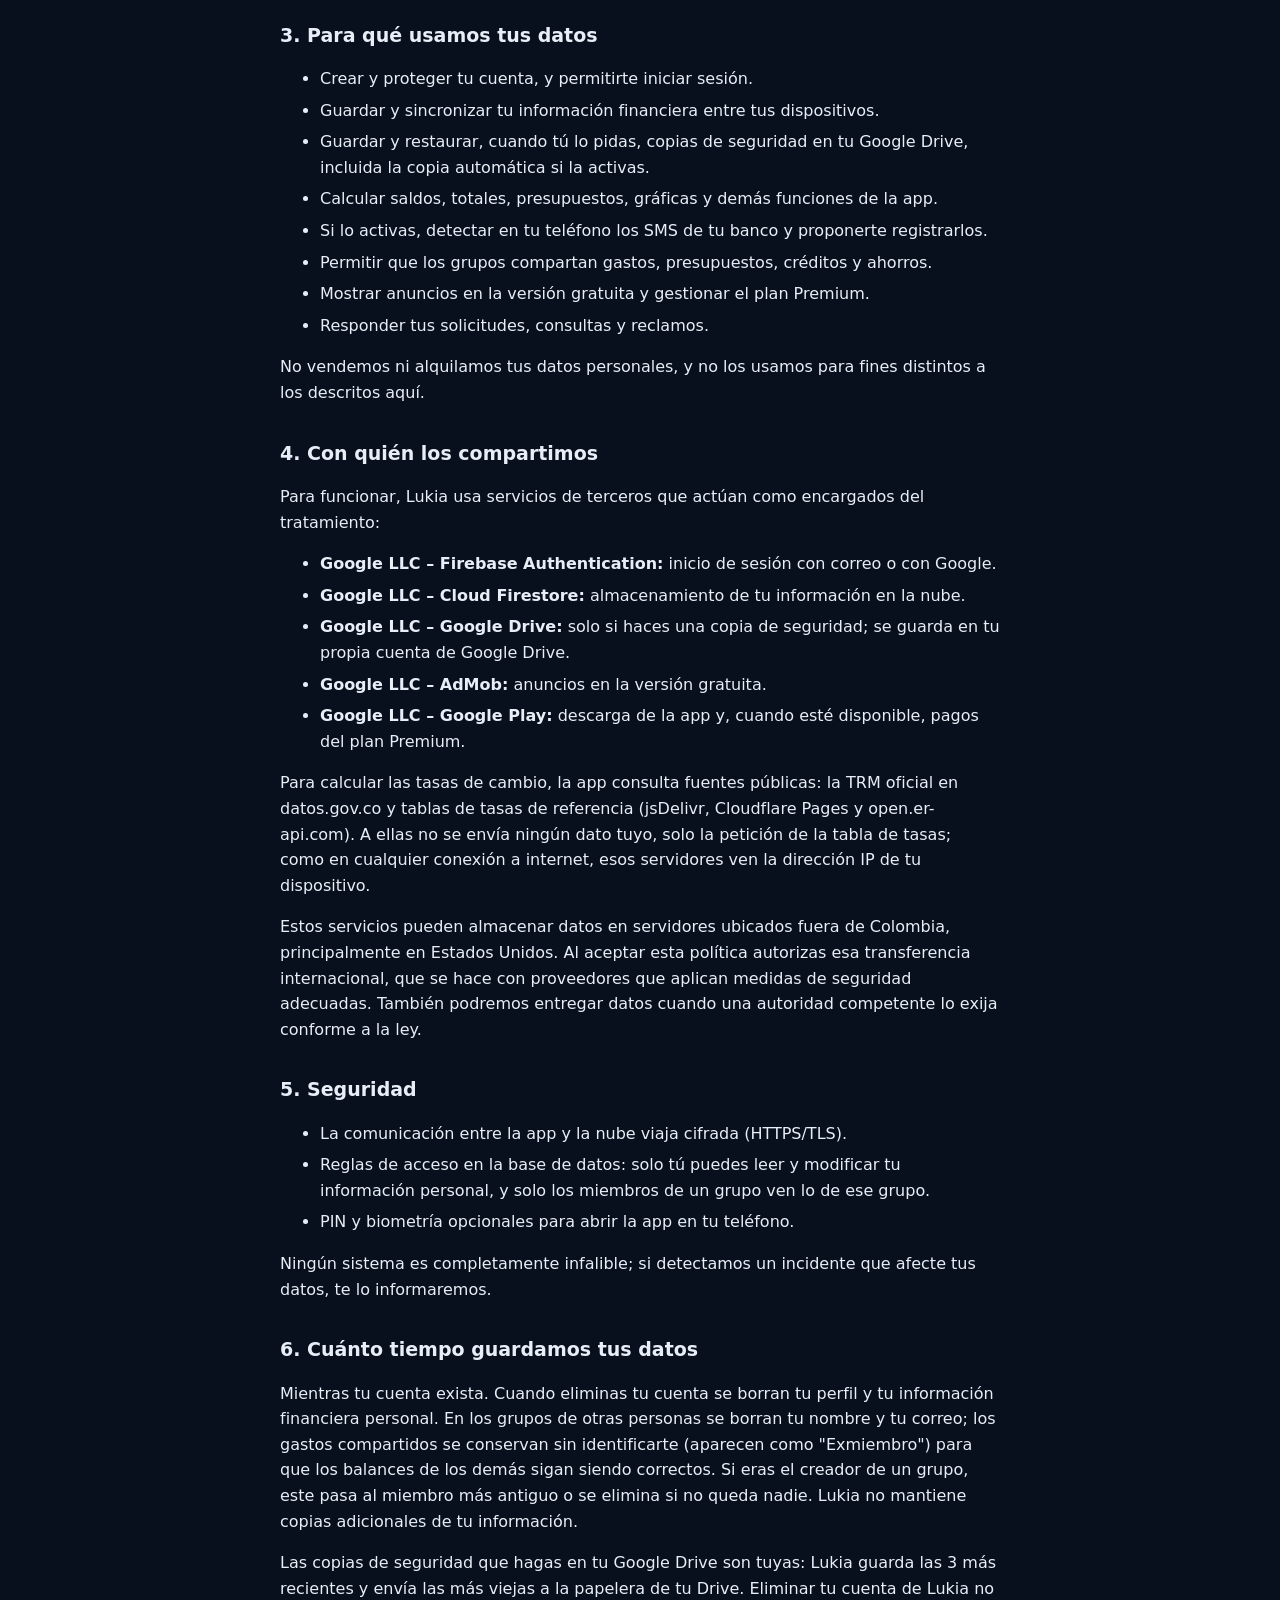
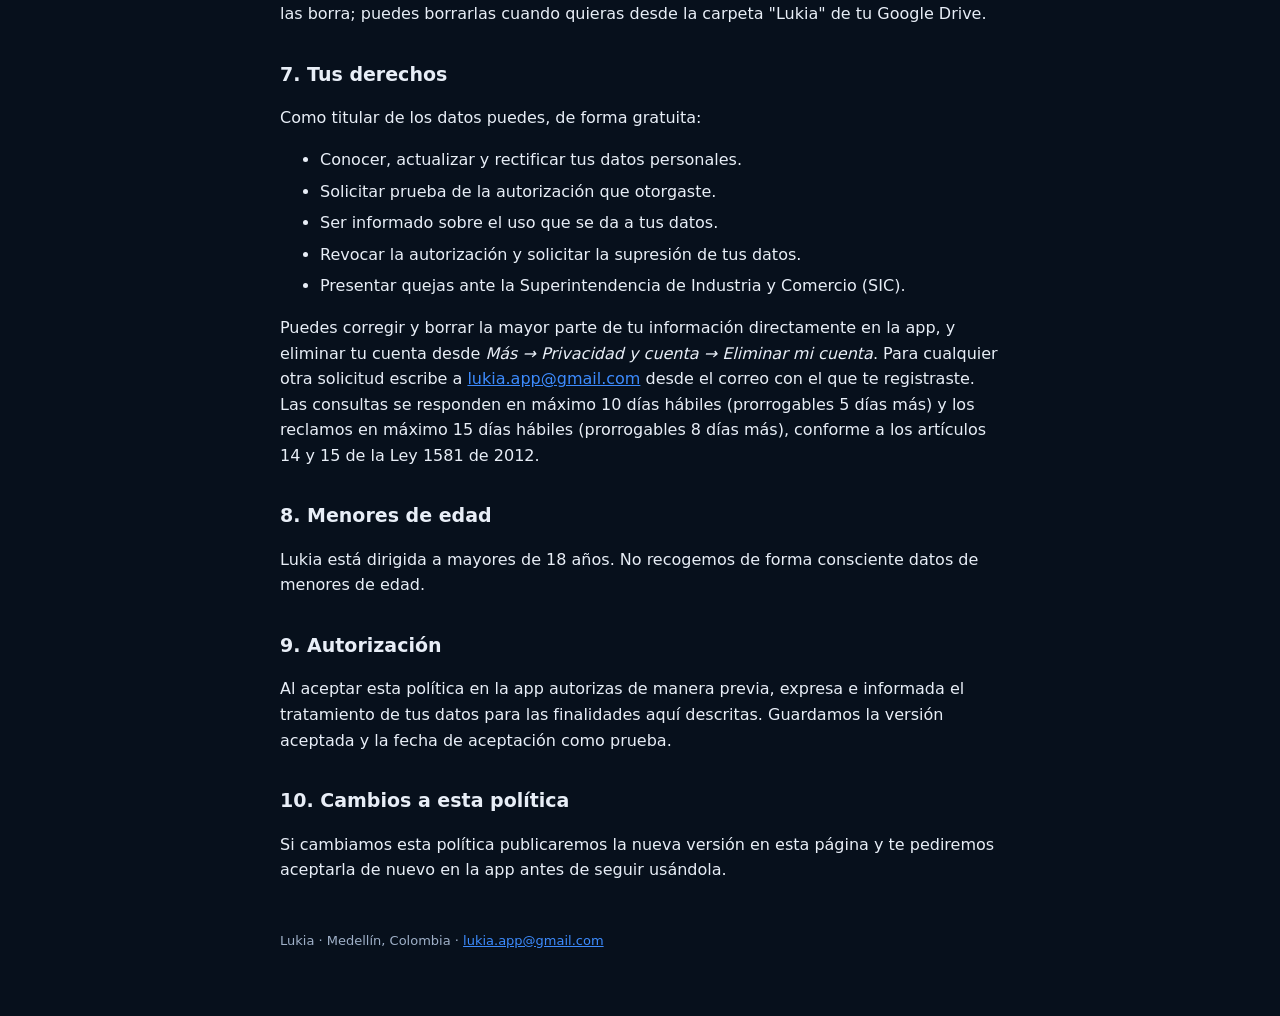
==== commit d8716117: "SMS del banco: deteccion opcional en el telefono, notificacion y lista Por registrar, buscar los de " ====
--- a/privacidad.html
+++ b/privacidad.html
@@ -16,7 +16,7 @@
       </nav>
 
       <h1>Política de privacidad y tratamiento de datos personales</h1>
-      <p class="meta">Versión 1.1 · Vigente desde el 28 de septiembre de 2026</p>
+      <p class="meta">Versión 1.2 · Vigente desde el 12 de octubre de 2026</p>
 
       <p>
         Esta política explica qué datos personales recoge la aplicación móvil Lukia, para qué se usan, con quién se
@@ -43,7 +43,20 @@
         <li>
           <strong>Información financiera que tú registras:</strong> cuentas, saldos, movimientos, montos, categorías,
           descripciones, notas, presupuestos, gastos fijos, créditos, metas de ahorro y la configuración de la app. Lukia no se
-          conecta a tus bancos ni accede a tus productos financieros: solo guarda lo que tú escribes.
+          conecta a tus bancos ni accede a tus productos financieros: solo guarda lo que tú registras.
+        </li>
+        <li>
+          <strong>SMS del banco (opcional, solo Android):</strong> si activas "Detectar SMS del banco", Lukia te pide permiso
+          para recibir y leer SMS. Los revisa únicamente en tu teléfono para encontrar mensajes de tu banco con compras, pagos,
+          abonos o transferencias, y guarda en el teléfono solo esos mensajes, en una lista "Por registrar", hasta que los
+          registres o descartes. Los SMS con códigos o claves de verificación se ignoran y no se guardan. Ningún SMS se envía a
+          la nube ni a terceros: cuando registras uno, a tu cuenta solo llega el movimiento que tú confirmas (monto, comercio o
+          persona, cuenta y fecha), sin números de tarjeta ni referencias. Puedes apagarlo en cualquier momento desde la app y
+          retirar el permiso en los ajustes del teléfono.
+        </li>
+        <li>
+          <strong>Texto que compartes o pegas:</strong> si compartes un texto con Lukia o tocas "Pegar mensaje del banco", la
+          app lee ese texto (o el portapapeles en ese momento) para proponerte el movimiento; no lo guarda si no lo registras.
         </li>
         <li>
           <strong>Grupos compartidos (Hogar):</strong> si creas o te unes a un grupo, tu nombre, tu correo y lo que registres
@@ -74,6 +87,7 @@
         <li>Guardar y sincronizar tu información financiera entre tus dispositivos.</li>
         <li>Guardar y restaurar, cuando tú lo pidas, copias de seguridad en tu Google Drive, incluida la copia automática si la activas.</li>
         <li>Calcular saldos, totales, presupuestos, gráficas y demás funciones de la app.</li>
+        <li>Si lo activas, detectar en tu teléfono los SMS de tu banco y proponerte registrarlos.</li>
         <li>Permitir que los grupos compartan gastos, presupuestos, créditos y ahorros.</li>
         <li>Mostrar anuncios en la versión gratuita y gestionar el plan Premium.</li>
         <li>Responder tus solicitudes, consultas y reclamos.</li>
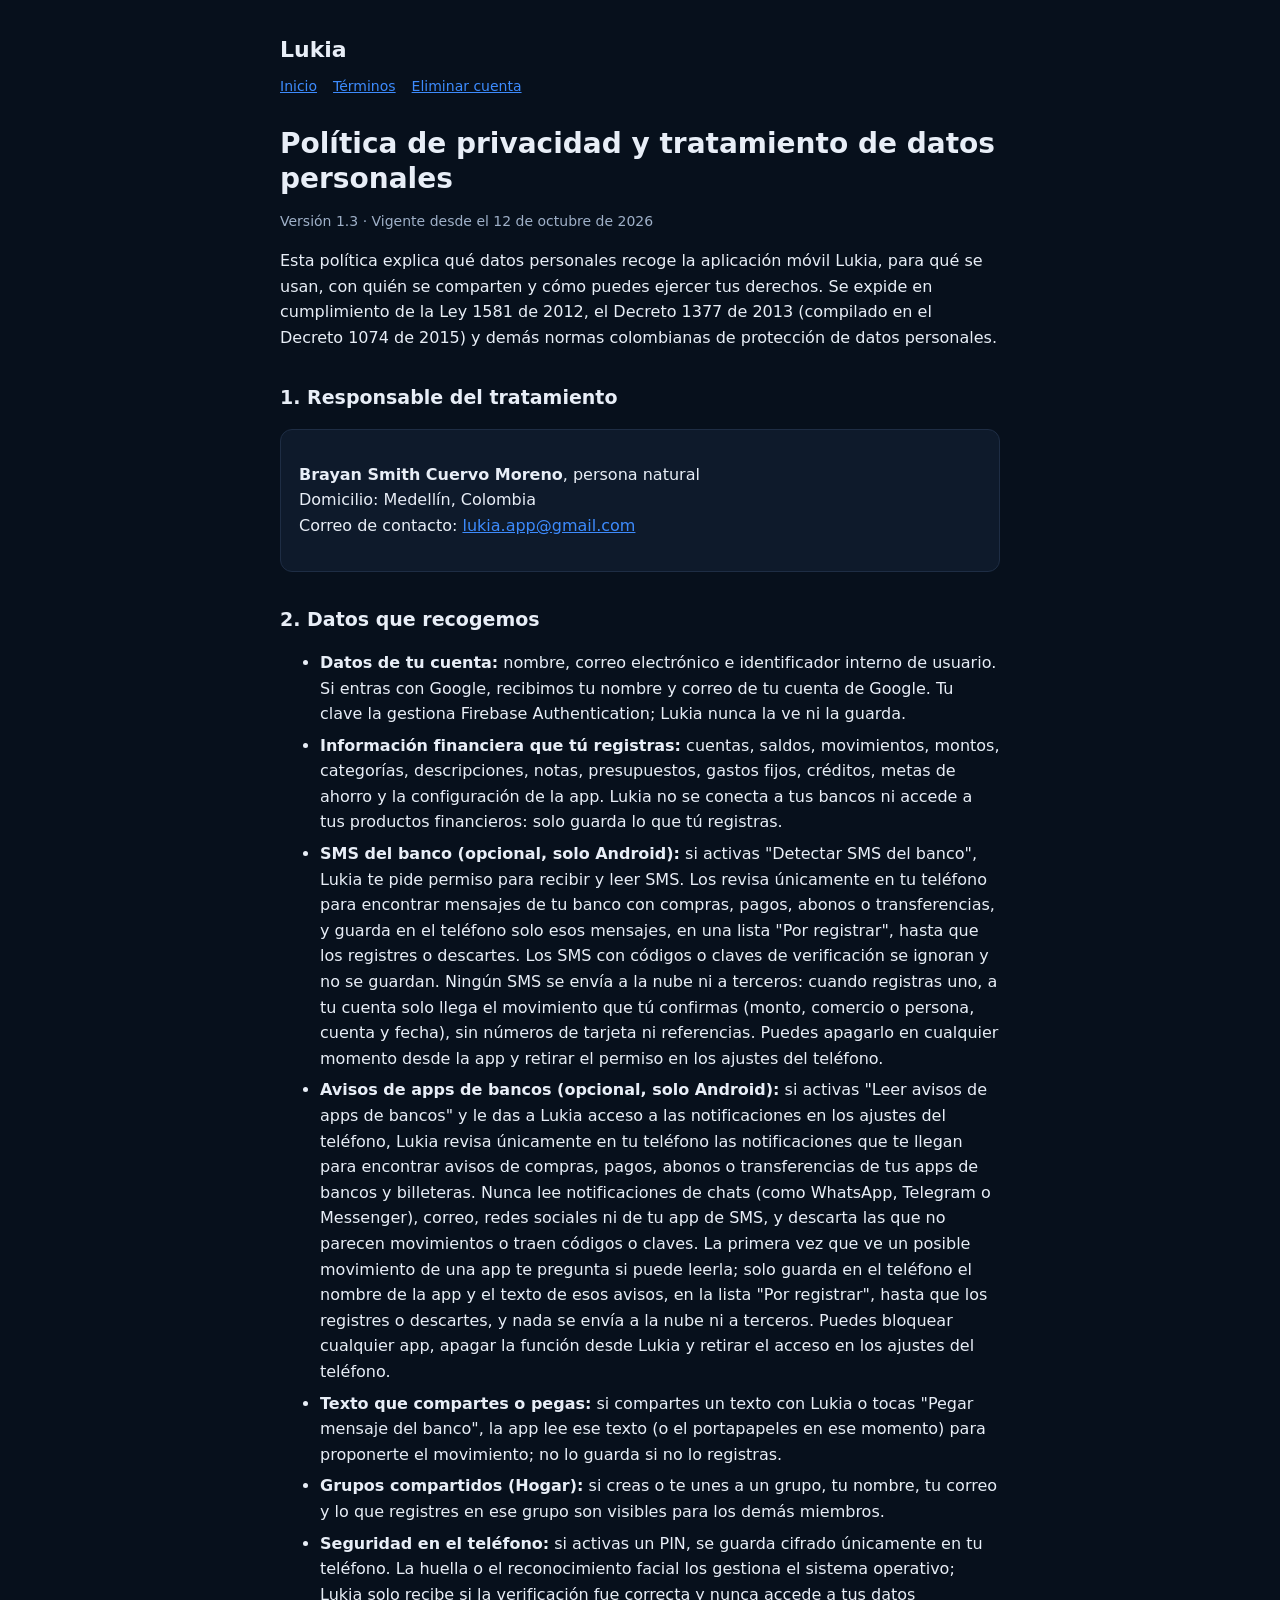
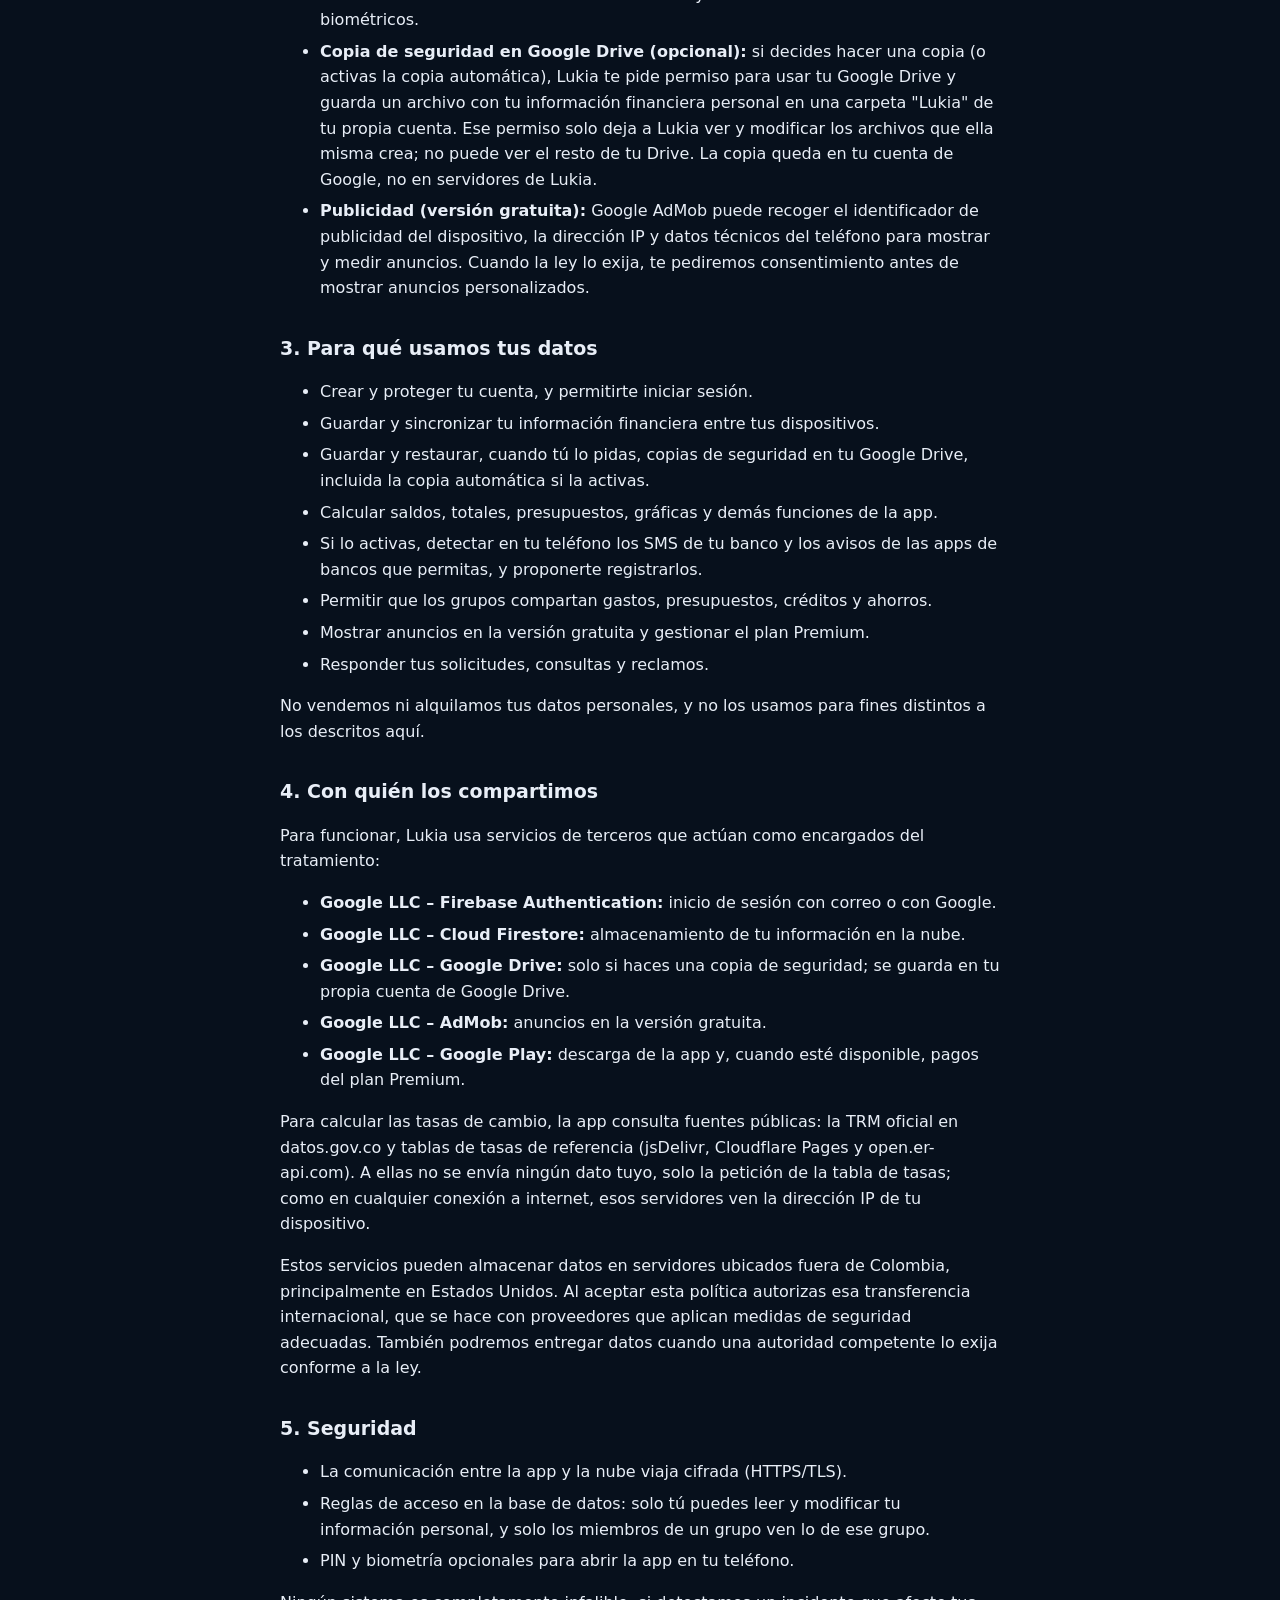
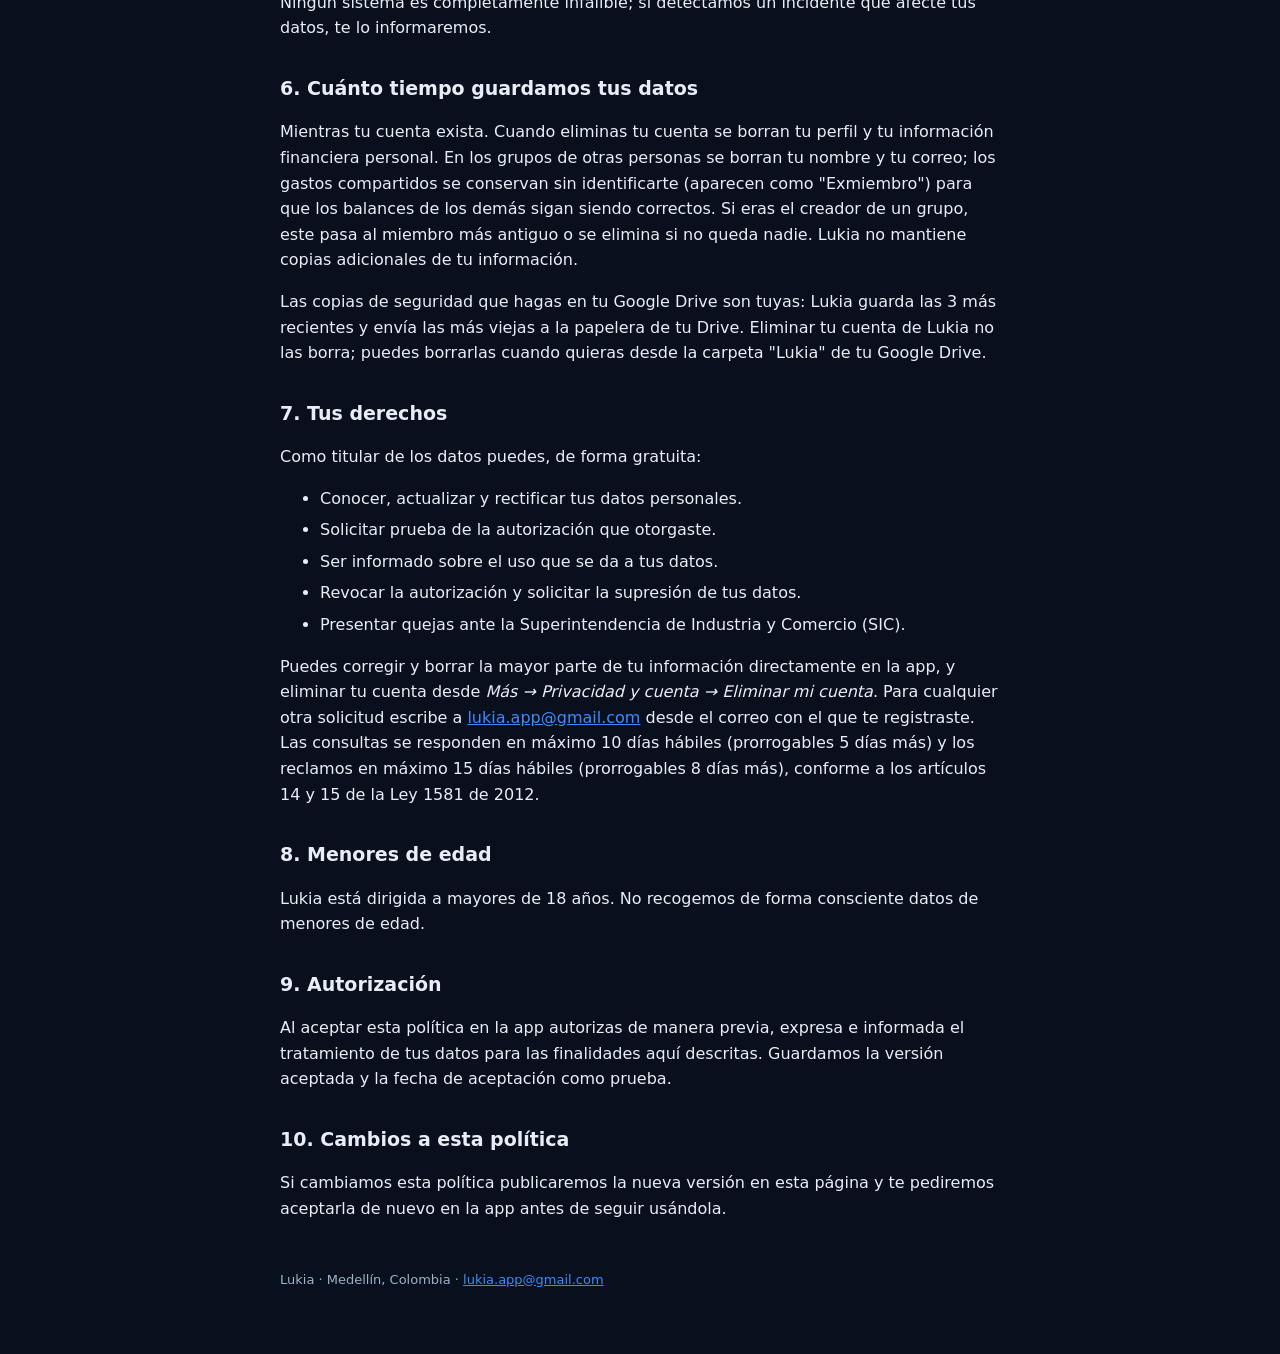
==== commit 6d832ac3: "feat: leer avisos de apps de bancos (notificaciones) con aprobacion por app Servicio de notificacion" ====
--- a/privacidad.html
+++ b/privacidad.html
@@ -16,7 +16,7 @@
       </nav>
 
       <h1>Política de privacidad y tratamiento de datos personales</h1>
-      <p class="meta">Versión 1.2 · Vigente desde el 12 de octubre de 2026</p>
+      <p class="meta">Versión 1.3 · Vigente desde el 12 de octubre de 2026</p>
 
       <p>
         Esta política explica qué datos personales recoge la aplicación móvil Lukia, para qué se usan, con quién se
@@ -55,6 +55,16 @@
           retirar el permiso en los ajustes del teléfono.
         </li>
         <li>
+          <strong>Avisos de apps de bancos (opcional, solo Android):</strong> si activas "Leer avisos de apps de bancos" y le
+          das a Lukia acceso a las notificaciones en los ajustes del teléfono, Lukia revisa únicamente en tu teléfono las
+          notificaciones que te llegan para encontrar avisos de compras, pagos, abonos o transferencias de tus apps de bancos y
+          billeteras. Nunca lee notificaciones de chats (como WhatsApp, Telegram o Messenger), correo, redes sociales ni de tu app
+          de SMS, y descarta las que no parecen movimientos o traen códigos o claves. La primera vez que ve un posible movimiento
+          de una app te pregunta si puede leerla; solo guarda en el teléfono el nombre de la app y el texto de esos avisos, en la
+          lista "Por registrar", hasta que los registres o descartes, y nada se envía a la nube ni a terceros. Puedes bloquear
+          cualquier app, apagar la función desde Lukia y retirar el acceso en los ajustes del teléfono.
+        </li>
+        <li>
           <strong>Texto que compartes o pegas:</strong> si compartes un texto con Lukia o tocas "Pegar mensaje del banco", la
           app lee ese texto (o el portapapeles en ese momento) para proponerte el movimiento; no lo guarda si no lo registras.
         </li>
@@ -87,7 +97,7 @@
         <li>Guardar y sincronizar tu información financiera entre tus dispositivos.</li>
         <li>Guardar y restaurar, cuando tú lo pidas, copias de seguridad en tu Google Drive, incluida la copia automática si la activas.</li>
         <li>Calcular saldos, totales, presupuestos, gráficas y demás funciones de la app.</li>
-        <li>Si lo activas, detectar en tu teléfono los SMS de tu banco y proponerte registrarlos.</li>
+        <li>Si lo activas, detectar en tu teléfono los SMS de tu banco y los avisos de las apps de bancos que permitas, y proponerte registrarlos.</li>
         <li>Permitir que los grupos compartan gastos, presupuestos, créditos y ahorros.</li>
         <li>Mostrar anuncios en la versión gratuita y gestionar el plan Premium.</li>
         <li>Responder tus solicitudes, consultas y reclamos.</li>
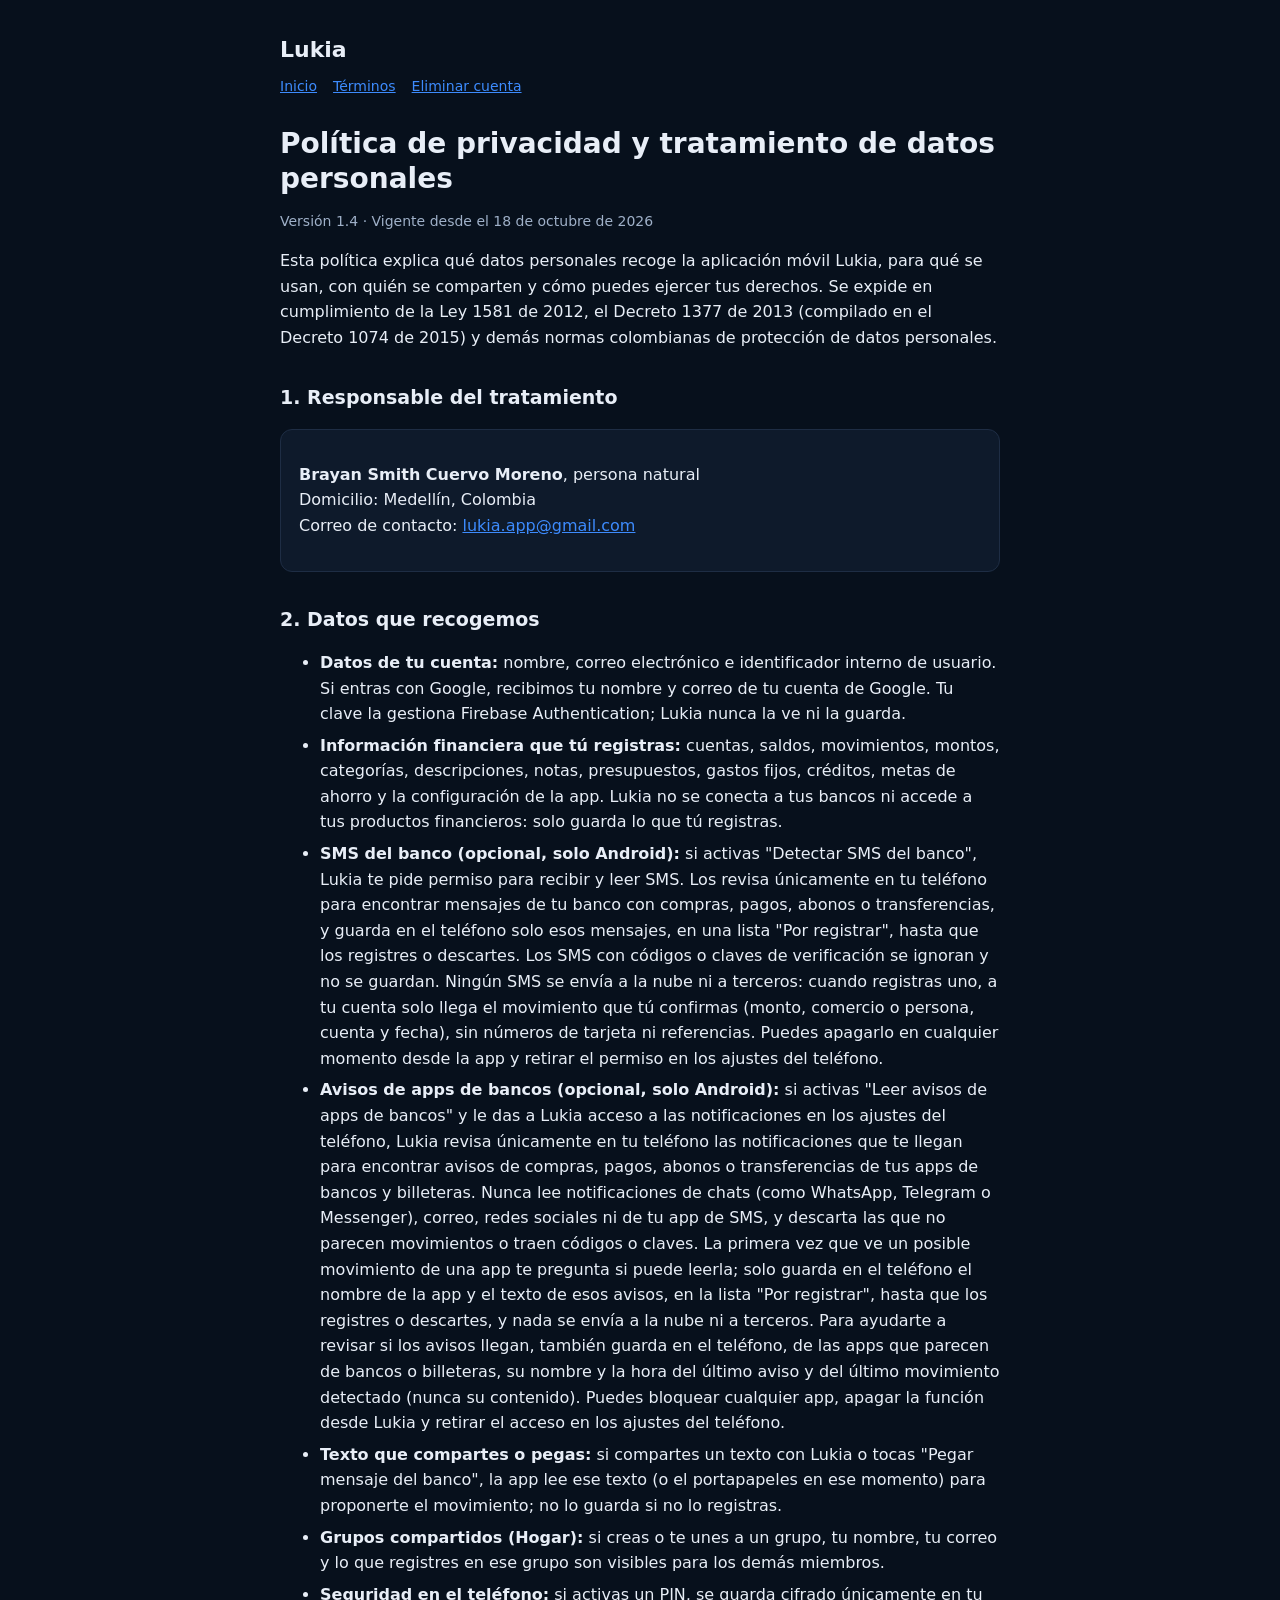
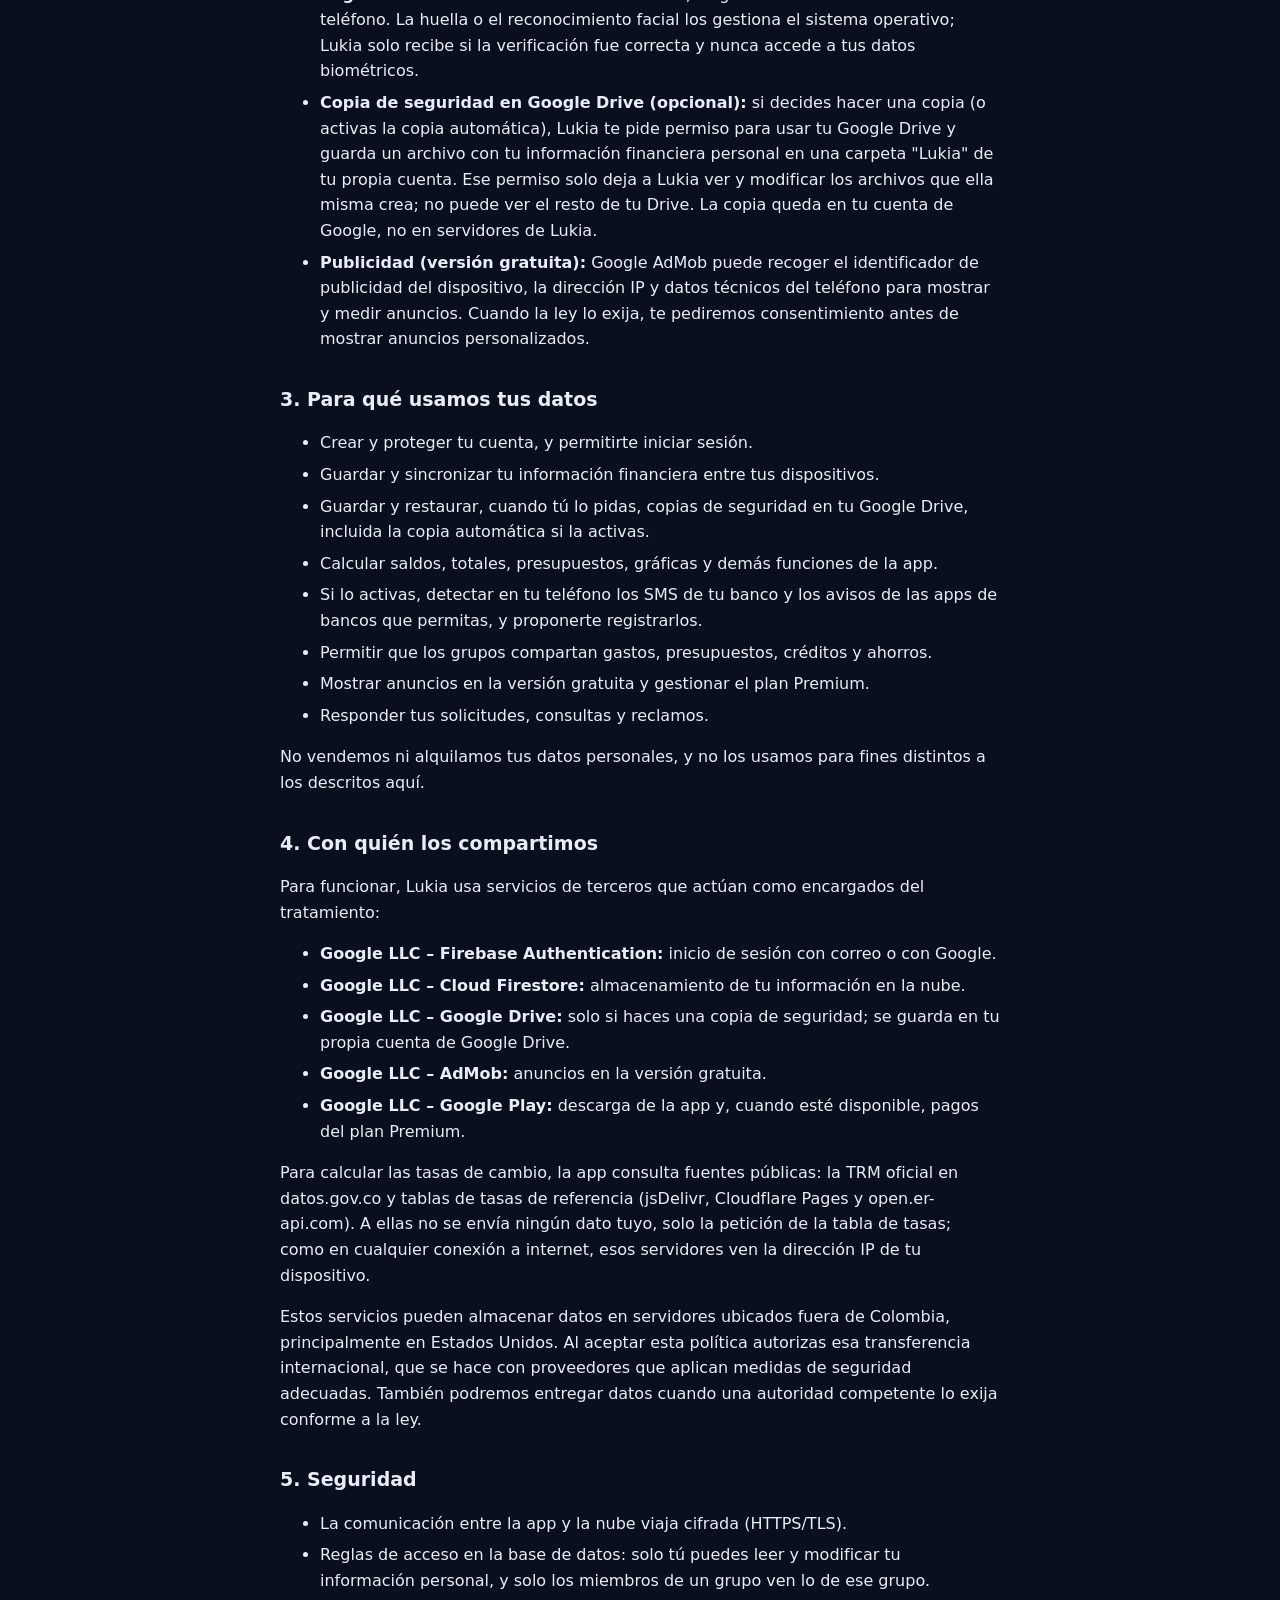
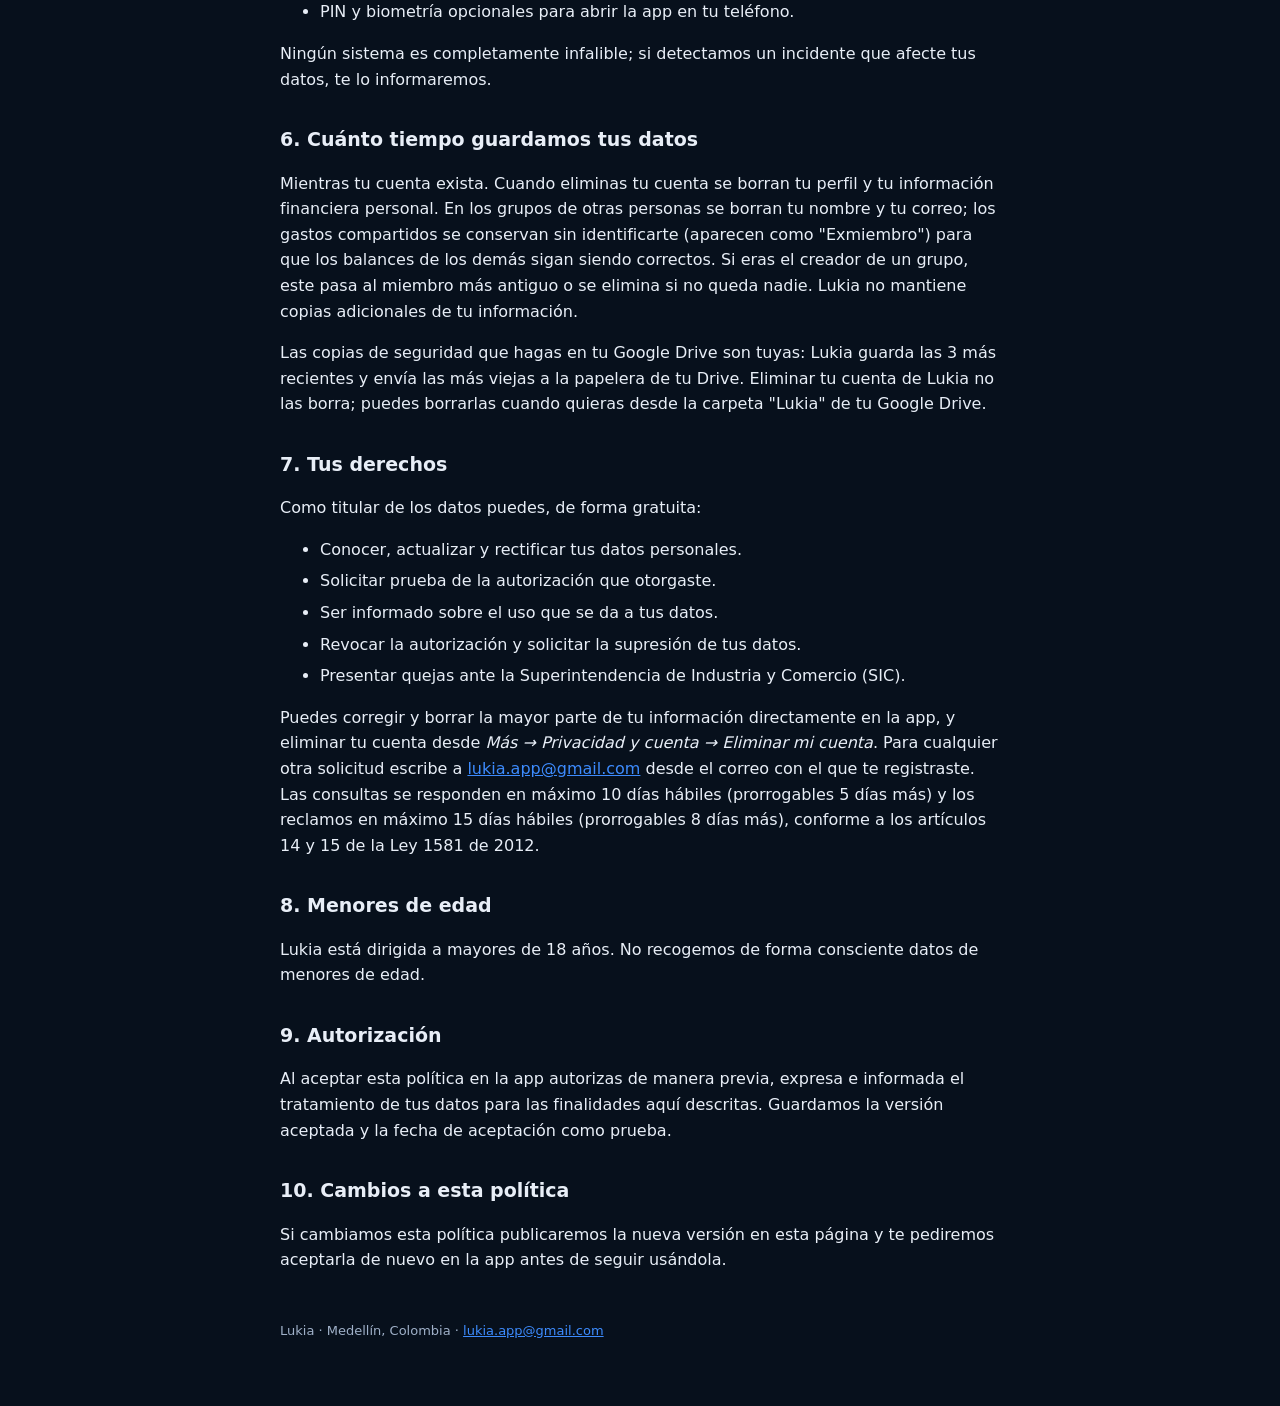
==== commit 51c666e1: "feat: retiro de ahorros (personal y grupos) y diagnostico de avisos del banco Retiro como transferen" ====
--- a/privacidad.html
+++ b/privacidad.html
@@ -16,7 +16,7 @@
       </nav>
 
       <h1>Política de privacidad y tratamiento de datos personales</h1>
-      <p class="meta">Versión 1.3 · Vigente desde el 12 de octubre de 2026</p>
+      <p class="meta">Versión 1.4 · Vigente desde el 18 de octubre de 2026</p>
 
       <p>
         Esta política explica qué datos personales recoge la aplicación móvil Lukia, para qué se usan, con quién se
@@ -61,7 +61,9 @@
           billeteras. Nunca lee notificaciones de chats (como WhatsApp, Telegram o Messenger), correo, redes sociales ni de tu app
           de SMS, y descarta las que no parecen movimientos o traen códigos o claves. La primera vez que ve un posible movimiento
           de una app te pregunta si puede leerla; solo guarda en el teléfono el nombre de la app y el texto de esos avisos, en la
-          lista "Por registrar", hasta que los registres o descartes, y nada se envía a la nube ni a terceros. Puedes bloquear
+          lista "Por registrar", hasta que los registres o descartes, y nada se envía a la nube ni a terceros. Para ayudarte
+          a revisar si los avisos llegan, también guarda en el teléfono, de las apps que parecen de bancos o billeteras, su
+          nombre y la hora del último aviso y del último movimiento detectado (nunca su contenido). Puedes bloquear
           cualquier app, apagar la función desde Lukia y retirar el acceso en los ajustes del teléfono.
         </li>
         <li>
